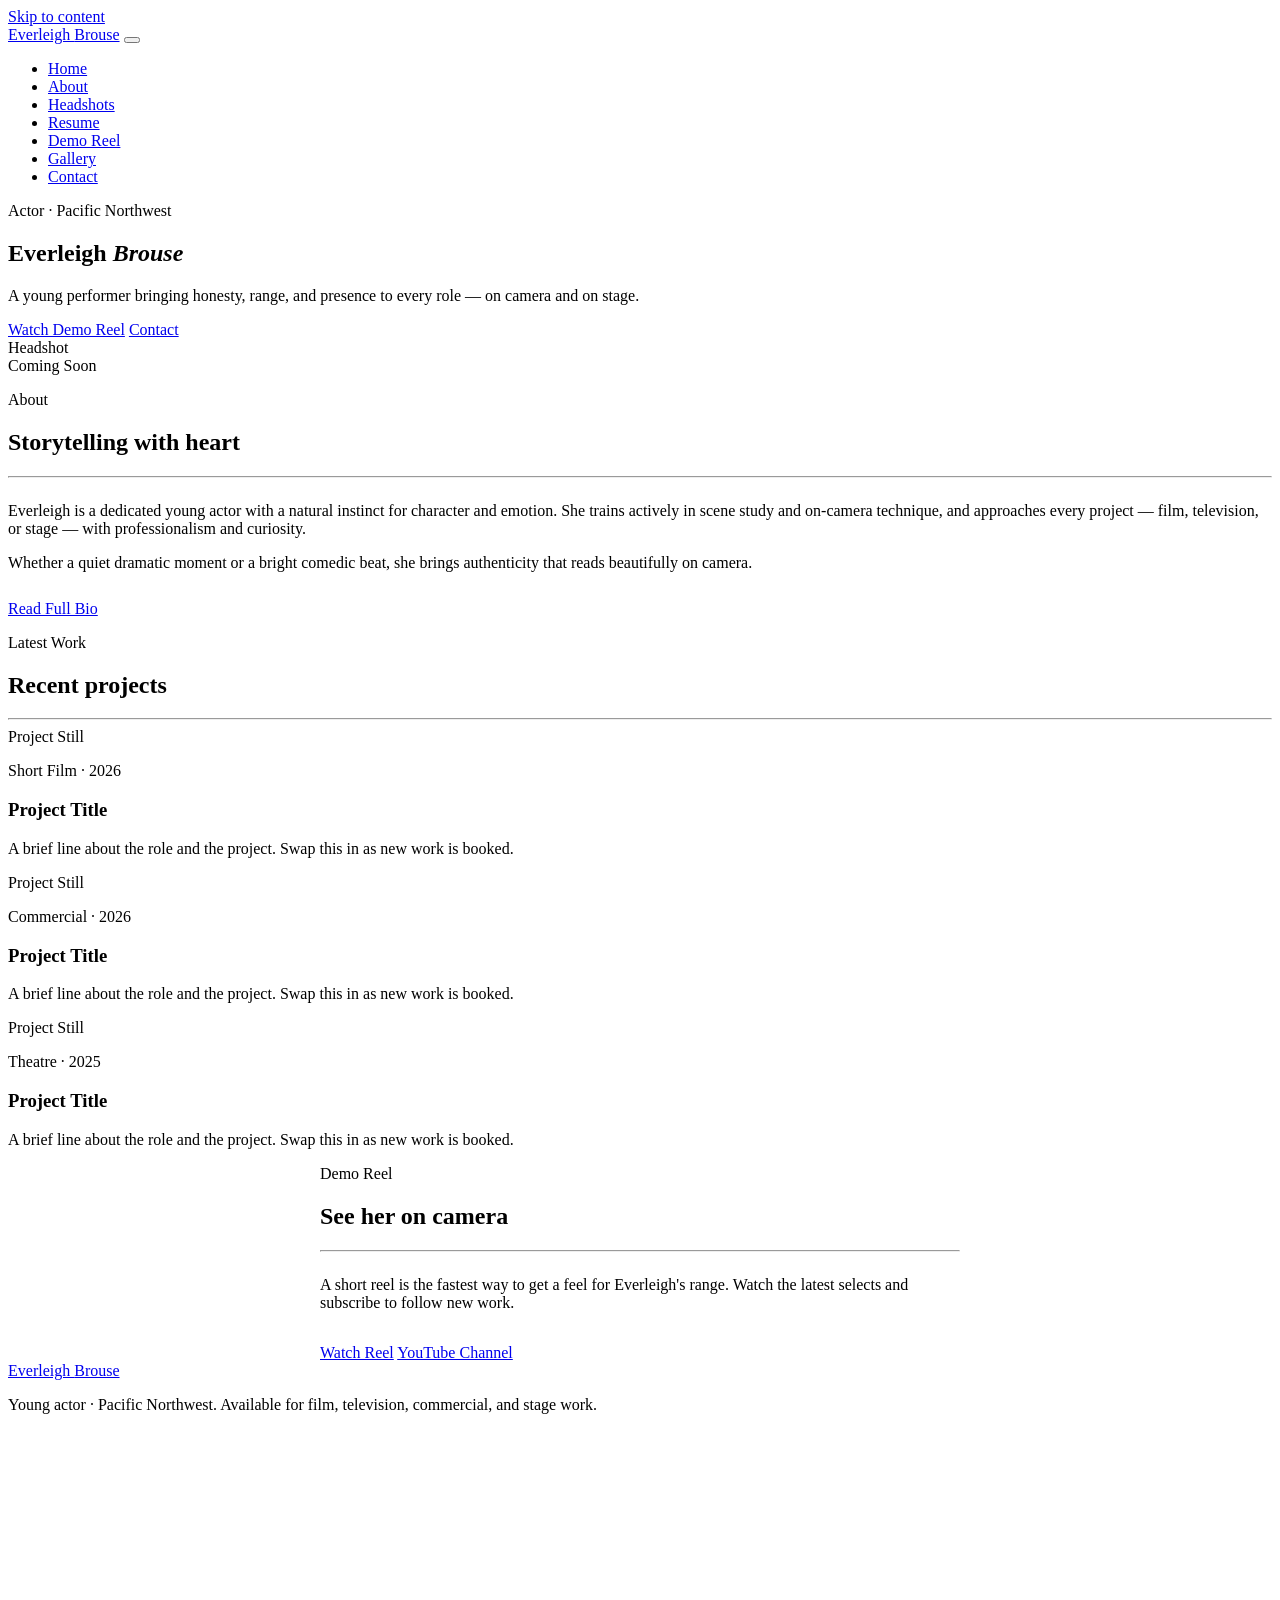
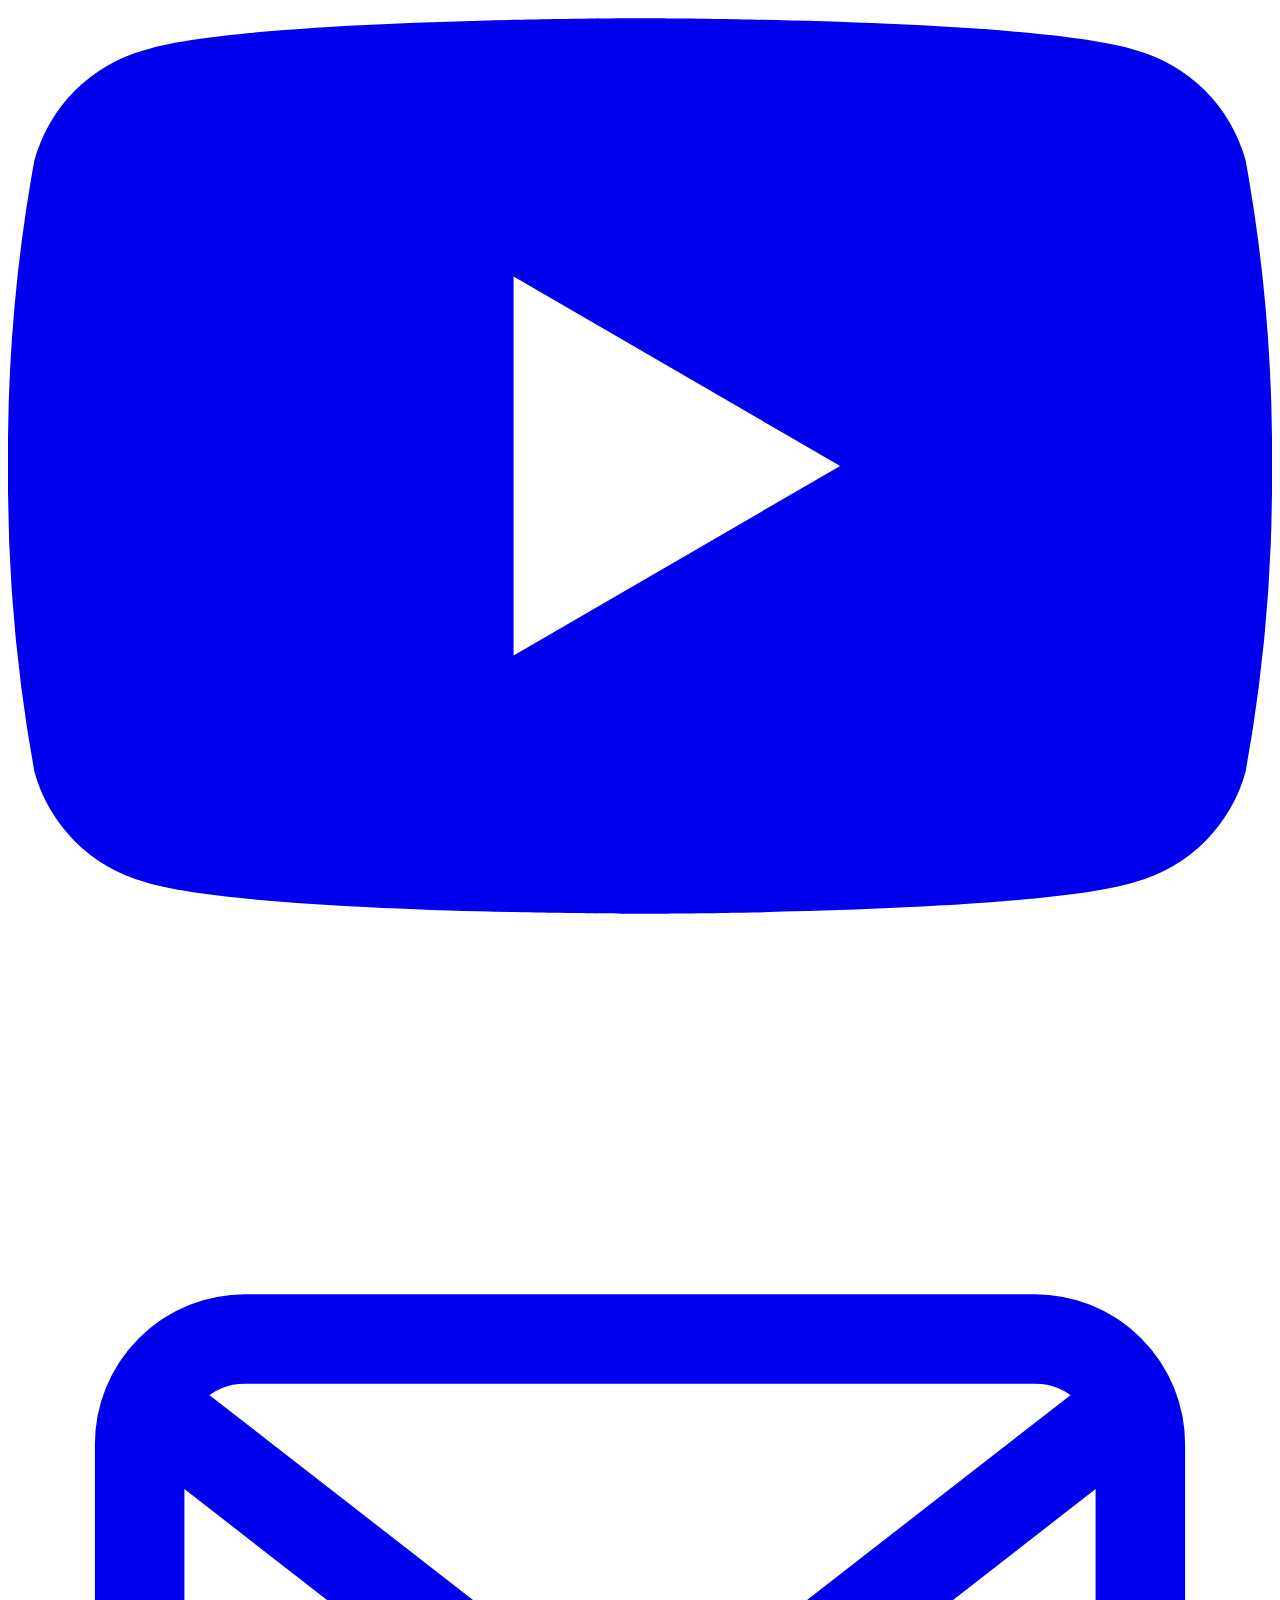
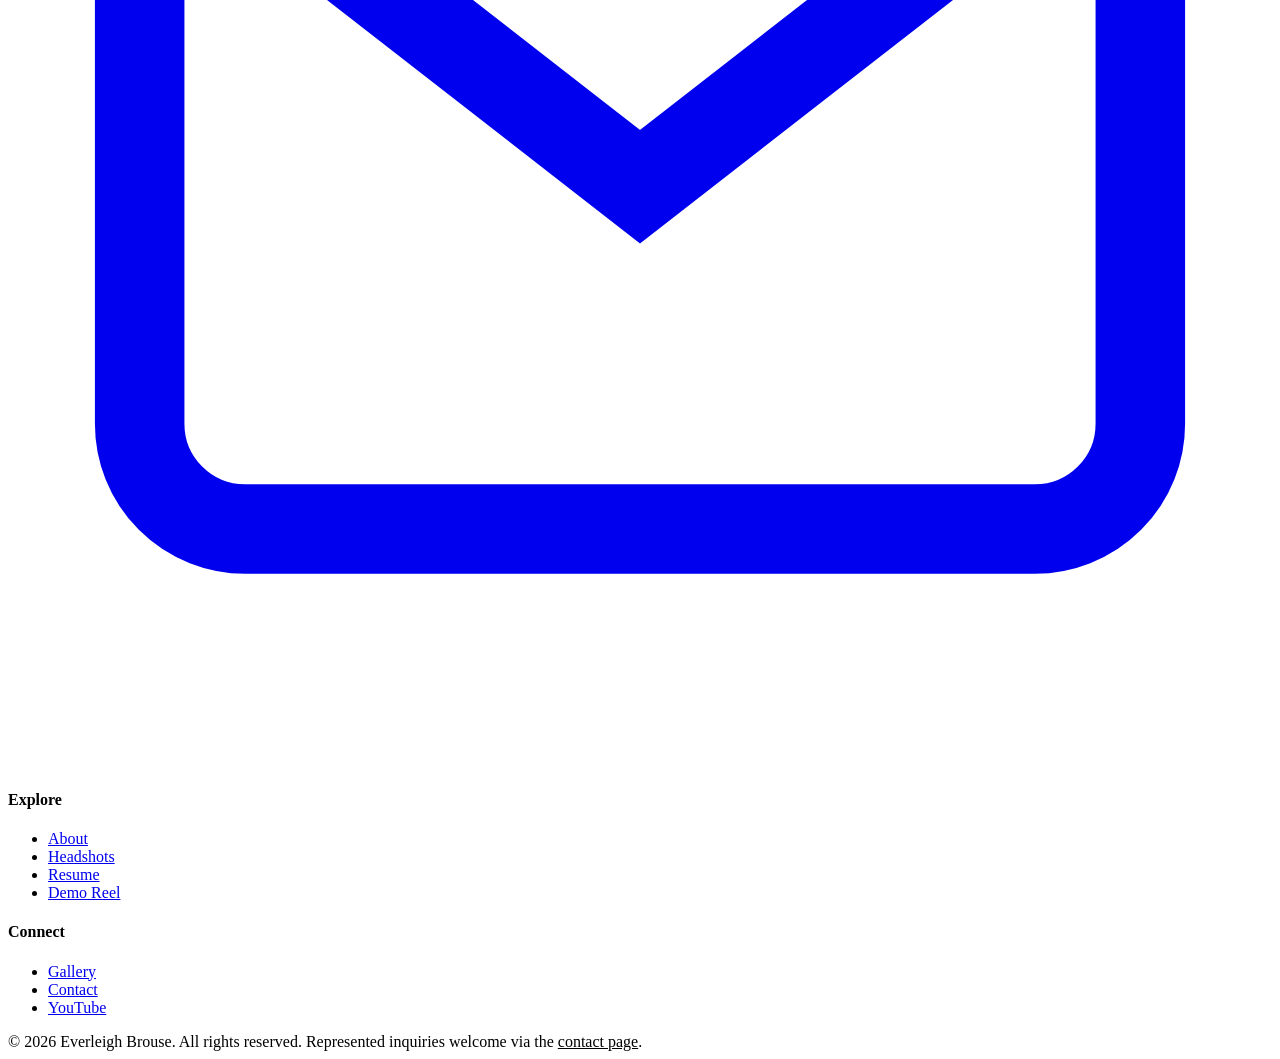
==== index.html @ 66cddec0 "Add files via upload" ====
<!DOCTYPE html>
<html lang="en">
<head>
  <meta charset="UTF-8">
  <meta name="viewport" content="width=device-width, initial-scale=1.0">
  <script>document.documentElement.className += " js";</script>
  <title>Everleigh Brouse — Actor</title>
  <meta name="description" content="Everleigh Brouse is a young actor based in the Pacific Northwest. Explore headshots, resume, demo reel, and latest work — a portfolio built for casting directors.">
  <meta name="author" content="Everleigh Brouse">
  <link rel="canonical" href="https://everleighbrouse.com/">

  <!-- Open Graph / social -->
  <meta property="og:type" content="website">
  <meta property="og:site_name" content="Everleigh Brouse">
  <meta property="og:title" content="Everleigh Brouse — Actor">
  <meta property="og:description" content="Headshots, resume, demo reel and latest work. A professional acting portfolio.">
  <meta property="og:url" content="https://everleighbrouse.com/">
  <meta property="og:image" content="https://everleighbrouse.com/images/og-image.jpg">
  <meta name="twitter:card" content="summary_large_image">

  <!-- Icons / manifest -->
  <link rel="icon" href="/favicon.svg" type="image/svg+xml">
  <link rel="apple-touch-icon" href="/images/apple-touch-icon.png">
  <link rel="manifest" href="/site.webmanifest">
  <meta name="theme-color" content="#0b0b0d">

  <!-- Fonts -->
  <link rel="preconnect" href="https://fonts.googleapis.com">
  <link rel="preconnect" href="https://fonts.gstatic.com" crossorigin>
  <link href="https://fonts.googleapis.com/css2?family=Cormorant+Garamond:ital,wght@0,400;0,500;0,600;1,500&family=Inter:wght@400;500;600&display=swap" rel="stylesheet">

  <link rel="stylesheet" href="/css/styles.css">

  <!-- Structured data: helps search engines & casting databases understand who this is -->
  <script type="application/ld+json">
  {
    "@context": "https://schema.org",
    "@type": "Person",
    "name": "Everleigh Brouse",
    "jobTitle": "Actor",
    "url": "https://everleighbrouse.com/",
    "sameAs": [
      "https://www.youtube.com/@EverleighBrouseActing"
    ]
  }
  </script>
</head>
<body>
  <a class="skip-link" href="#main">Skip to content</a>

  <!-- ===== Header ===== -->
  <header class="site-header">
    <div class="container">
      <nav class="nav" aria-label="Primary">
        <a class="brand" href="/">Everleigh <span>Brouse</span></a>

        <button class="nav-toggle" aria-expanded="false" aria-controls="nav-links" aria-label="Toggle menu">
          <span></span><span></span><span></span>
        </button>

        <ul class="nav-links" id="nav-links">
          <li><a href="/" aria-current="page">Home</a></li>
          <li><a href="/about.html">About</a></li>
          <li><a href="/headshots.html">Headshots</a></li>
          <li><a href="/resume.html">Resume</a></li>
          <li><a href="/reel.html">Demo Reel</a></li>
          <li><a href="/gallery.html">Gallery</a></li>
          <li><a href="/contact.html">Contact</a></li>
        </ul>
      </nav>
    </div>
  </header>

  <main id="main">

    <!-- ===== Hero ===== -->
    <section class="hero">
      <div class="hero__bg"></div>
      <div class="hero__overlay"></div>
      <div class="container">
        <div class="hero__inner">
          <p class="eyebrow">Actor · Pacific Northwest</p>
          <h1>Everleigh <em>Brouse</em></h1>
          <p class="lead">A young performer bringing honesty, range, and presence to every role — on camera and on stage.</p>
          <div class="btn-row">
            <a class="btn btn--solid" href="/reel.html">Watch Demo Reel</a>
            <a class="btn" href="/contact.html">Contact</a>
          </div>
        </div>
      </div>
    </section>

    <!-- ===== About strip (headshot + short bio) ===== -->
    <section class="section">
      <div class="container">
        <div class="about-strip reveal">
          <div class="about-strip__media">
            <div class="ph ph--portrait" role="img" aria-label="Professional headshot of Everleigh Brouse (coming soon)">
              <span>Headshot<br>Coming Soon</span>
            </div>
          </div>
          <div class="about-strip__body">
            <p class="eyebrow">About</p>
            <h2>Storytelling with heart</h2>
            <hr class="divider">
            <p style="margin-top:1.5rem;">Everleigh is a dedicated young actor with a natural instinct for character and emotion. She trains actively in scene study and on-camera technique, and approaches every project — film, television, or stage — with professionalism and curiosity.</p>
            <p style="margin-top:1rem;">Whether a quiet dramatic moment or a bright comedic beat, she brings authenticity that reads beautifully on camera.</p>
            <div class="btn-row" style="margin-top:1.75rem;">
              <a class="btn btn--ghost" href="/about.html">Read Full Bio</a>
            </div>
          </div>
        </div>
      </div>
    </section>

    <!-- ===== Latest work ===== -->
    <section class="section" style="background:var(--bg-elevated); border-block:1px solid var(--border);">
      <div class="container">
        <div class="section-head reveal">
          <p class="eyebrow">Latest Work</p>
          <h2>Recent projects</h2>
          <hr class="divider">
        </div>

        <div class="grid work-grid">
          <article class="card reveal">
            <div class="ph ph--wide" role="img" aria-label="Project still (coming soon)"><span>Project Still</span></div>
            <div class="card__body">
              <p class="card__meta">Short Film · 2026</p>
              <h3>Project Title</h3>
              <p>A brief line about the role and the project. Swap this in as new work is booked.</p>
            </div>
          </article>

          <article class="card reveal">
            <div class="ph ph--wide" role="img" aria-label="Project still (coming soon)"><span>Project Still</span></div>
            <div class="card__body">
              <p class="card__meta">Commercial · 2026</p>
              <h3>Project Title</h3>
              <p>A brief line about the role and the project. Swap this in as new work is booked.</p>
            </div>
          </article>

          <article class="card reveal">
            <div class="ph ph--wide" role="img" aria-label="Project still (coming soon)"><span>Project Still</span></div>
            <div class="card__body">
              <p class="card__meta">Theatre · 2025</p>
              <h3>Project Title</h3>
              <p>A brief line about the role and the project. Swap this in as new work is booked.</p>
            </div>
          </article>
        </div>
      </div>
    </section>

    <!-- ===== Reel / CTA band ===== -->
    <section class="section">
      <div class="container">
        <div class="text-center reveal" style="max-width:640px;margin-inline:auto;">
          <p class="eyebrow">Demo Reel</p>
          <h2>See her on camera</h2>
          <hr class="divider center">
          <p style="margin:1.5rem auto 2rem;">A short reel is the fastest way to get a feel for Everleigh's range. Watch the latest selects and subscribe to follow new work.</p>
          <div class="btn-row" style="justify-content:center;">
            <a class="btn btn--solid" href="/reel.html">Watch Reel</a>
            <a class="btn" href="https://www.youtube.com/@EverleighBrouseActing" target="_blank" rel="noopener">YouTube Channel</a>
          </div>
        </div>
      </div>
    </section>

  </main>

  <!-- ===== Footer ===== -->
  <footer class="site-footer">
    <div class="container">
      <div class="footer-inner">
        <div class="footer-brand">
          <a class="brand" href="/">Everleigh <span>Brouse</span></a>
          <p>Young actor · Pacific Northwest. Available for film, television, commercial, and stage work.</p>
          <div class="socials" style="margin-top:1.25rem;" aria-label="Social links">
            <a href="https://www.youtube.com/@EverleighBrouseActing" target="_blank" rel="noopener" aria-label="YouTube">
              <svg viewBox="0 0 24 24" fill="currentColor" aria-hidden="true"><path d="M23.5 6.2a3 3 0 0 0-2.1-2.1C19.5 3.5 12 3.5 12 3.5s-7.5 0-9.4.6A3 3 0 0 0 .5 6.2 31 31 0 0 0 0 12a31 31 0 0 0 .5 5.8 3 3 0 0 0 2.1 2.1c1.9.6 9.4.6 9.4.6s7.5 0 9.4-.6a3 3 0 0 0 2.1-2.1A31 31 0 0 0 24 12a31 31 0 0 0-.5-5.8ZM9.6 15.6V8.4l6.2 3.6-6.2 3.6Z"/></svg>
            </a>
            <a href="/contact.html" aria-label="Email / Contact">
              <svg viewBox="0 0 24 24" fill="none" stroke="currentColor" stroke-width="1.7" aria-hidden="true"><rect x="2.5" y="4.5" width="19" height="15" rx="2"/><path d="m3 6 9 7 9-7"/></svg>
            </a>
            <!-- To add Instagram/TikTok later, copy an <a> above and swap the href + icon path. -->
          </div>
        </div>

        <nav class="footer-nav" aria-label="Footer">
          <h4>Explore</h4>
          <ul>
            <li><a href="/about.html">About</a></li>
            <li><a href="/headshots.html">Headshots</a></li>
            <li><a href="/resume.html">Resume</a></li>
            <li><a href="/reel.html">Demo Reel</a></li>
          </ul>
        </nav>

        <nav class="footer-nav" aria-label="Footer secondary">
          <h4>Connect</h4>
          <ul>
            <li><a href="/gallery.html">Gallery</a></li>
            <li><a href="/contact.html">Contact</a></li>
            <li><a href="https://www.youtube.com/@EverleighBrouseActing" target="_blank" rel="noopener">YouTube</a></li>
          </ul>
        </nav>
      </div>

      <div class="footer-bottom">
        <span>© <span data-year>2026</span> Everleigh Brouse. All rights reserved.</span>
        <span>Represented inquiries welcome via the <a href="/contact.html" style="color:var(--gold);">contact page</a>.</span>
      </div>
    </div>
  </footer>

  <script src="/js/main.js" defer></script>
</body>
</html>
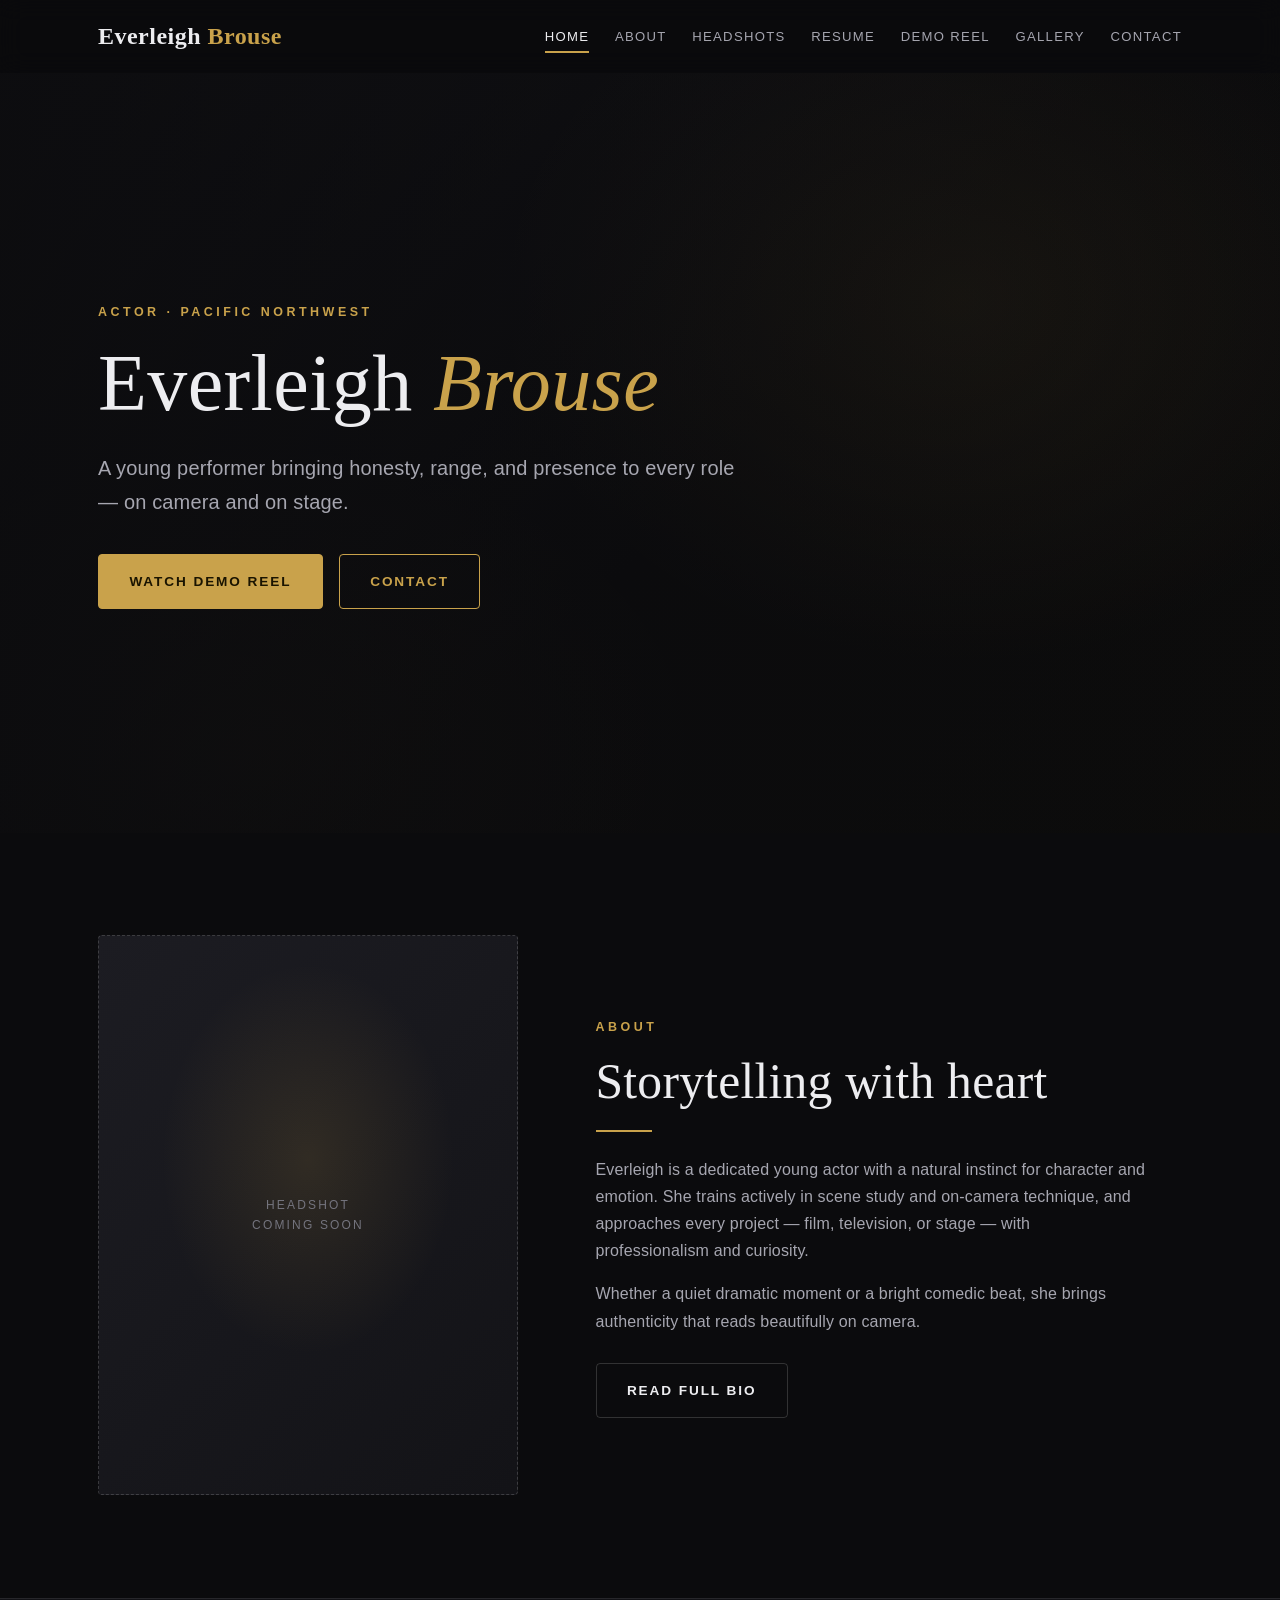
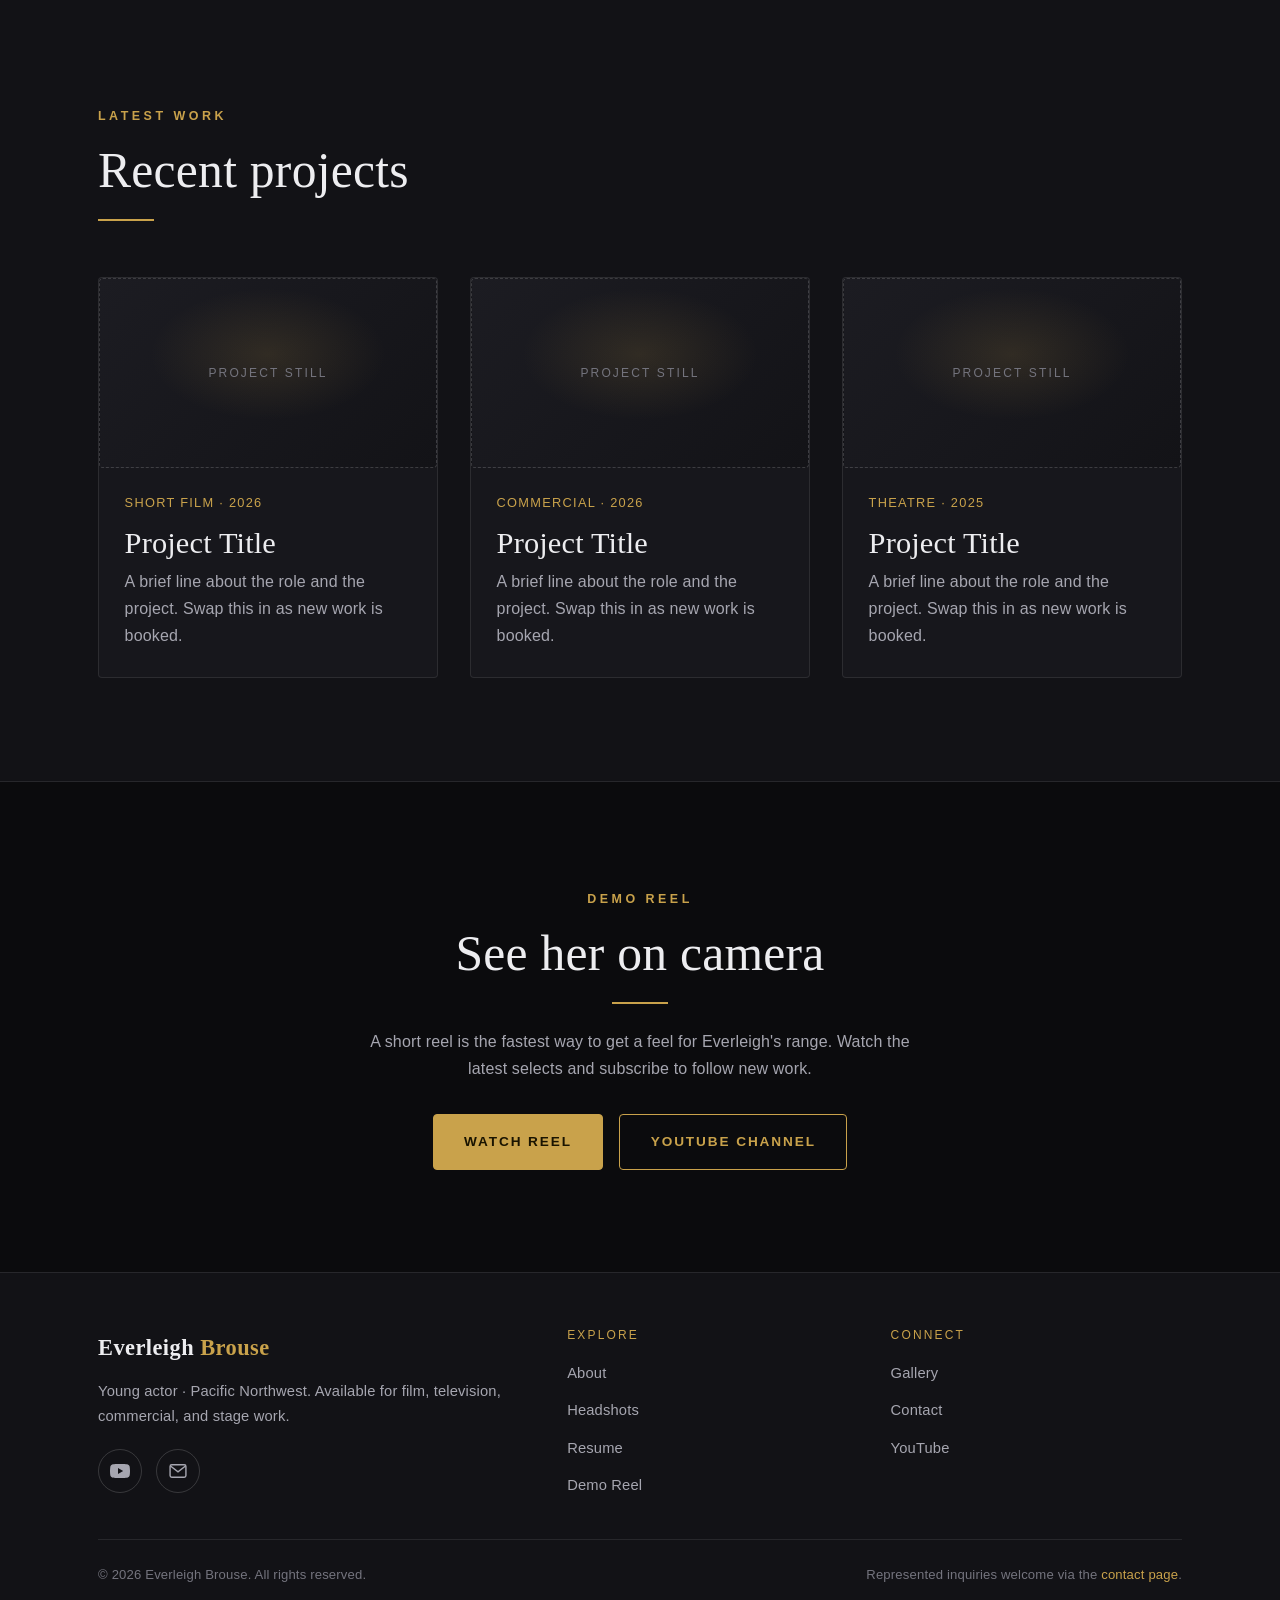
==== commit ee5f2b06: "Add files via upload" ====
--- a/index.html
+++ b/index.html
@@ -15,12 +15,12 @@
   <meta property="og:title" content="Everleigh Brouse — Actor">
   <meta property="og:description" content="Headshots, resume, demo reel and latest work. A professional acting portfolio.">
   <meta property="og:url" content="https://everleighbrouse.com/">
-  <meta property="og:image" content="https://everleighbrouse.com/images/og-image.jpg">
+  <meta property="og:image" content="https://everleighbrouse.com/og-image.jpg">
   <meta name="twitter:card" content="summary_large_image">
 
   <!-- Icons / manifest -->
   <link rel="icon" href="/favicon.svg" type="image/svg+xml">
-  <link rel="apple-touch-icon" href="/images/apple-touch-icon.png">
+  <link rel="apple-touch-icon" href="/apple-touch-icon.png">
   <link rel="manifest" href="/site.webmanifest">
   <meta name="theme-color" content="#0b0b0d">
 
@@ -29,7 +29,7 @@
   <link rel="preconnect" href="https://fonts.gstatic.com" crossorigin>
   <link href="https://fonts.googleapis.com/css2?family=Cormorant+Garamond:ital,wght@0,400;0,500;0,600;1,500&family=Inter:wght@400;500;600&display=swap" rel="stylesheet">
 
-  <link rel="stylesheet" href="/css/styles.css">
+  <link rel="stylesheet" href="/styles.css">
 
   <!-- Structured data: helps search engines & casting databases understand who this is -->
   <script type="application/ld+json">
@@ -216,6 +216,6 @@
     </div>
   </footer>
 
-  <script src="/js/main.js" defer></script>
+  <script src="/main.js" defer></script>
 </body>
 </html>
--- a/styles.css
+++ b/styles.css
@@ -0,0 +1,528 @@
+/* ============================================================
+   Everleigh Brouse — Acting Portfolio
+   Design system / global stylesheet
+   Dark cinematic theme · gold accents · mobile-first
+   ============================================================ */
+
+/* ---------- Design tokens ---------- */
+:root {
+  /* Colour */
+  --bg:            #0b0b0d;   /* near-black canvas            */
+  --bg-elevated:   #121216;   /* nav / raised surfaces        */
+  --bg-card:       #17171c;   /* cards, panels                */
+  --border:        rgba(255, 255, 255, 0.09);
+  --border-strong: rgba(255, 255, 255, 0.16);
+
+  --text:          #ededf0;   /* primary text (off-white)     */
+  --text-muted:    #a6a6b0;   /* secondary text               */
+  --text-faint:    #74747e;   /* captions, meta               */
+
+  --gold:          #c9a24b;   /* primary gold accent          */
+  --gold-bright:   #e6c988;   /* hover / highlight            */
+  --gold-soft:     rgba(201, 162, 75, 0.14);
+
+  /* Typography */
+  --font-display: "Cormorant Garamond", Georgia, "Times New Roman", serif;
+  --font-body:    "Inter", -apple-system, BlinkMacSystemFont, "Segoe UI", Roboto, Helvetica, Arial, sans-serif;
+
+  /* Layout */
+  --container: 1180px;
+  --gap:       clamp(1rem, 2.5vw, 2rem);
+  --section-y: clamp(3.5rem, 8vw, 7rem);
+  --radius:    4px;
+
+  /* Motion */
+  --ease:      cubic-bezier(0.22, 0.61, 0.36, 1);
+  --dur:       0.5s;
+}
+
+/* ---------- Reset ---------- */
+*, *::before, *::after { box-sizing: border-box; margin: 0; padding: 0; }
+
+html { scroll-behavior: smooth; -webkit-text-size-adjust: 100%; }
+
+body {
+  font-family: var(--font-body);
+  background: var(--bg);
+  color: var(--text);
+  line-height: 1.7;
+  font-size: 1rem;
+  font-weight: 400;
+  letter-spacing: 0.01em;
+  -webkit-font-smoothing: antialiased;
+  -moz-osx-font-smoothing: grayscale;
+  overflow-x: hidden;
+  min-height: 100vh;
+  display: flex;
+  flex-direction: column;
+}
+
+img { max-width: 100%; height: auto; display: block; }
+a   { color: inherit; text-decoration: none; }
+ul  { list-style: none; }
+
+/* ---------- Accessibility helpers ---------- */
+.skip-link {
+  position: absolute;
+  left: 1rem;
+  top: -3rem;
+  z-index: 999;
+  background: var(--gold);
+  color: #1a1400;
+  padding: 0.6rem 1rem;
+  border-radius: var(--radius);
+  font-weight: 600;
+  transition: top 0.2s var(--ease);
+}
+.skip-link:focus { top: 1rem; }
+
+:focus-visible {
+  outline: 2px solid var(--gold-bright);
+  outline-offset: 3px;
+  border-radius: 2px;
+}
+
+.visually-hidden {
+  position: absolute !important;
+  width: 1px; height: 1px;
+  padding: 0; margin: -1px;
+  overflow: hidden; clip: rect(0 0 0 0);
+  white-space: nowrap; border: 0;
+}
+
+/* ---------- Typography ---------- */
+h1, h2, h3, h4 {
+  font-family: var(--font-display);
+  font-weight: 500;
+  line-height: 1.12;
+  letter-spacing: 0.005em;
+  color: var(--text);
+}
+
+h1 { font-size: clamp(2.6rem, 7vw, 5rem); font-weight: 500; }
+h2 { font-size: clamp(2rem, 4.5vw, 3.1rem); }
+h3 { font-size: clamp(1.4rem, 3vw, 1.9rem); }
+
+p { color: var(--text-muted); max-width: 62ch; }
+
+.eyebrow {
+  font-family: var(--font-body);
+  font-size: 0.78rem;
+  font-weight: 600;
+  letter-spacing: 0.28em;
+  text-transform: uppercase;
+  color: var(--gold);
+  display: inline-block;
+  margin-bottom: 1rem;
+}
+
+.lead { font-size: clamp(1.05rem, 2vw, 1.25rem); color: var(--text); }
+
+/* ---------- Layout ---------- */
+.container {
+  width: 100%;
+  max-width: var(--container);
+  margin-inline: auto;
+  padding-inline: clamp(1.25rem, 5vw, 3rem);
+}
+
+.section { padding-block: var(--section-y); }
+
+.section-head { max-width: 60ch; margin-bottom: clamp(2rem, 5vw, 3.5rem); }
+
+.divider {
+  width: 56px;
+  height: 2px;
+  background: var(--gold);
+  margin: 1.25rem 0 0;
+  border: 0;
+}
+.divider.center { margin-inline: auto; }
+
+.text-center { text-align: center; }
+
+main { flex: 1 0 auto; }
+
+/* ---------- Buttons ---------- */
+.btn {
+  display: inline-flex;
+  align-items: center;
+  gap: 0.6rem;
+  font-family: var(--font-body);
+  font-size: 0.85rem;
+  font-weight: 600;
+  letter-spacing: 0.14em;
+  text-transform: uppercase;
+  padding: 0.95rem 1.9rem;
+  border-radius: var(--radius);
+  border: 1px solid var(--gold);
+  cursor: pointer;
+  transition: background var(--dur) var(--ease), color var(--dur) var(--ease),
+              border-color var(--dur) var(--ease), transform 0.2s var(--ease);
+  background: transparent;
+  color: var(--gold);
+  white-space: nowrap;
+}
+.btn:hover { background: var(--gold); color: #1a1400; }
+.btn:active { transform: translateY(1px); }
+
+.btn--solid { background: var(--gold); color: #1a1400; }
+.btn--solid:hover { background: var(--gold-bright); border-color: var(--gold-bright); }
+
+.btn--ghost { border-color: var(--border-strong); color: var(--text); }
+.btn--ghost:hover { background: rgba(255,255,255,0.06); color: var(--text); border-color: var(--text-muted); }
+
+.btn-row { display: flex; flex-wrap: wrap; gap: 1rem; }
+
+/* ---------- Header / navigation ---------- */
+.site-header {
+  position: sticky;
+  top: 0;
+  z-index: 100;
+  background: rgba(11, 11, 13, 0.72);
+  backdrop-filter: blur(12px);
+  -webkit-backdrop-filter: blur(12px);
+  border-bottom: 1px solid transparent;
+  transition: background 0.3s var(--ease), border-color 0.3s var(--ease);
+}
+.site-header.scrolled {
+  background: rgba(11, 11, 13, 0.94);
+  border-bottom-color: var(--border);
+}
+
+.nav {
+  display: flex;
+  align-items: center;
+  justify-content: space-between;
+  height: 72px;
+}
+
+.brand {
+  font-family: var(--font-display);
+  font-size: 1.5rem;
+  font-weight: 600;
+  letter-spacing: 0.02em;
+  color: var(--text);
+}
+.brand span { color: var(--gold); }
+
+.nav-links {
+  display: flex;
+  align-items: center;
+  gap: clamp(1.1rem, 2vw, 2.1rem);
+}
+.nav-links a {
+  font-size: 0.82rem;
+  font-weight: 500;
+  letter-spacing: 0.1em;
+  text-transform: uppercase;
+  color: var(--text-muted);
+  padding: 0.4rem 0;
+  position: relative;
+  transition: color 0.3s var(--ease);
+}
+.nav-links a:hover,
+.nav-links a[aria-current="page"] { color: var(--text); }
+.nav-links a[aria-current="page"]::after {
+  content: "";
+  position: absolute;
+  left: 0; right: 0; bottom: -2px;
+  height: 1.5px;
+  background: var(--gold);
+}
+
+/* Mobile toggle */
+.nav-toggle {
+  display: none;
+  flex-direction: column;
+  justify-content: center;
+  gap: 5px;
+  width: 44px; height: 44px;
+  background: none;
+  border: 0;
+  cursor: pointer;
+}
+.nav-toggle span {
+  display: block;
+  width: 24px; height: 2px;
+  background: var(--text);
+  transition: transform 0.3s var(--ease), opacity 0.3s var(--ease);
+  margin-inline: auto;
+}
+.nav-toggle[aria-expanded="true"] span:nth-child(1) { transform: translateY(7px) rotate(45deg); }
+.nav-toggle[aria-expanded="true"] span:nth-child(2) { opacity: 0; }
+.nav-toggle[aria-expanded="true"] span:nth-child(3) { transform: translateY(-7px) rotate(-45deg); }
+
+/* ---------- Hero ---------- */
+.hero {
+  position: relative;
+  min-height: min(88vh, 760px);
+  display: flex;
+  align-items: center;
+  isolation: isolate;
+  overflow: hidden;
+}
+.hero__bg {
+  position: absolute;
+  inset: 0;
+  z-index: -2;
+  background: linear-gradient(135deg, #16161c 0%, #0b0b0d 55%, #0d0c0a 100%);
+}
+/* Placeholder cinematic texture until a real hero image is added */
+.hero__bg::after {
+  content: "";
+  position: absolute;
+  inset: 0;
+  background:
+    radial-gradient(60% 80% at 75% 30%, rgba(201,162,75,0.10), transparent 60%),
+    radial-gradient(50% 60% at 20% 90%, rgba(201,162,75,0.05), transparent 70%);
+}
+.hero__overlay {
+  position: absolute;
+  inset: 0;
+  z-index: -1;
+  background: linear-gradient(90deg, rgba(11,11,13,0.85) 0%, rgba(11,11,13,0.55) 50%, rgba(11,11,13,0.30) 100%);
+}
+.hero__inner { max-width: 640px; padding-block: 4rem; }
+.hero h1 { margin-bottom: 1.4rem; }
+.hero h1 em { font-style: italic; color: var(--gold); }
+.hero .lead { margin-bottom: 2.2rem; color: var(--text-muted); }
+
+/* ---------- Generic grids ---------- */
+.grid {
+  display: grid;
+  gap: var(--gap);
+}
+.grid--2 { grid-template-columns: 1fr; }
+.grid--3 { grid-template-columns: 1fr; }
+.grid--gallery { grid-template-columns: repeat(2, 1fr); }
+
+/* ---------- Cards ---------- */
+.card {
+  background: var(--bg-card);
+  border: 1px solid var(--border);
+  border-radius: var(--radius);
+  overflow: hidden;
+  transition: border-color 0.4s var(--ease), transform 0.4s var(--ease);
+}
+.card:hover { border-color: var(--border-strong); }
+.card__body { padding: 1.5rem 1.6rem 1.75rem; }
+.card__body h3 { margin-bottom: 0.5rem; }
+.card__meta { font-size: 0.8rem; letter-spacing: 0.1em; text-transform: uppercase; color: var(--gold); margin-bottom: 0.75rem; }
+
+/* ---------- Media placeholder ---------- */
+.ph {
+  position: relative;
+  display: flex;
+  align-items: center;
+  justify-content: center;
+  background:
+    linear-gradient(135deg, #1c1c22 0%, #131317 100%);
+  color: var(--text-faint);
+  font-size: 0.75rem;
+  letter-spacing: 0.18em;
+  text-transform: uppercase;
+  border: 1px dashed var(--border-strong);
+  border-radius: var(--radius);
+  overflow: hidden;
+  aspect-ratio: 4 / 5;
+}
+.ph::before {
+  content: "";
+  position: absolute; inset: 0;
+  background: radial-gradient(50% 50% at 50% 40%, var(--gold-soft), transparent 70%);
+}
+.ph span { position: relative; z-index: 1; text-align: center; padding: 1rem; }
+.ph--wide { aspect-ratio: 16 / 9; }
+.ph--square { aspect-ratio: 1 / 1; }
+.ph--portrait { aspect-ratio: 3 / 4; }
+
+/* ---------- Home: about strip ---------- */
+.about-strip { display: grid; grid-template-columns: 1fr; gap: clamp(2rem, 5vw, 4rem); align-items: center; }
+.about-strip__media .ph { aspect-ratio: 3 / 4; max-width: 420px; }
+.about-strip__body h2 { margin-bottom: 1.25rem; }
+
+/* ---------- Latest work ---------- */
+.work-grid { grid-template-columns: 1fr; gap: var(--gap); }
+
+/* ---------- Video / reel ---------- */
+.video-frame {
+  position: relative;
+  aspect-ratio: 16 / 9;
+  border: 1px solid var(--border);
+  border-radius: var(--radius);
+  overflow: hidden;
+  background: #000;
+}
+.video-frame iframe { position: absolute; inset: 0; width: 100%; height: 100%; border: 0; }
+
+/* ---------- Resume ---------- */
+.resume-section + .resume-section { margin-top: clamp(2.25rem, 5vw, 3.25rem); }
+.resume-section h3 {
+  color: var(--gold);
+  font-family: var(--font-body);
+  font-size: 0.85rem;
+  font-weight: 600;
+  letter-spacing: 0.2em;
+  text-transform: uppercase;
+  padding-bottom: 0.75rem;
+  border-bottom: 1px solid var(--border);
+  margin-bottom: 1.4rem;
+}
+.resume-table { width: 100%; border-collapse: collapse; }
+.resume-table tr { border-bottom: 1px solid var(--border); }
+.resume-table td { padding: 0.85rem 0; vertical-align: top; color: var(--text-muted); }
+.resume-table td:first-child { color: var(--text); font-weight: 500; width: 40%; padding-right: 1rem; }
+.resume-table td:last-child { text-align: right; color: var(--text-faint); font-size: 0.9rem; white-space: nowrap; }
+.skills-list { display: flex; flex-wrap: wrap; gap: 0.6rem; }
+.skills-list li {
+  border: 1px solid var(--border-strong);
+  border-radius: 40px;
+  padding: 0.4rem 1rem;
+  font-size: 0.85rem;
+  color: var(--text-muted);
+}
+
+/* ---------- Contact ---------- */
+.contact-grid { display: grid; grid-template-columns: 1fr; gap: clamp(2rem, 5vw, 3.5rem); }
+.field { margin-bottom: 1.25rem; }
+.field label {
+  display: block;
+  font-size: 0.78rem;
+  letter-spacing: 0.14em;
+  text-transform: uppercase;
+  color: var(--text-muted);
+  margin-bottom: 0.5rem;
+}
+.field input, .field textarea {
+  width: 100%;
+  background: var(--bg-elevated);
+  border: 1px solid var(--border-strong);
+  border-radius: var(--radius);
+  color: var(--text);
+  font-family: inherit;
+  font-size: 1rem;
+  padding: 0.85rem 1rem;
+  transition: border-color 0.3s var(--ease);
+}
+.field input:focus, .field textarea:focus { outline: none; border-color: var(--gold); }
+.field textarea { resize: vertical; min-height: 150px; }
+
+.contact-detail { margin-bottom: 1.6rem; }
+.contact-detail .label { font-size: 0.75rem; letter-spacing: 0.18em; text-transform: uppercase; color: var(--gold); display: block; margin-bottom: 0.3rem; }
+.contact-detail a, .contact-detail p { color: var(--text); font-size: 1.05rem; }
+
+/* ---------- Social links ---------- */
+.socials { display: flex; gap: 0.9rem; flex-wrap: wrap; }
+.socials a {
+  display: inline-flex;
+  align-items: center;
+  justify-content: center;
+  width: 44px; height: 44px;
+  border: 1px solid var(--border-strong);
+  border-radius: 50%;
+  color: var(--text-muted);
+  transition: color 0.3s var(--ease), border-color 0.3s var(--ease), background 0.3s var(--ease);
+}
+.socials a:hover { color: var(--gold); border-color: var(--gold); background: var(--gold-soft); }
+.socials svg { width: 20px; height: 20px; }
+
+/* ---------- Footer ---------- */
+.site-footer {
+  border-top: 1px solid var(--border);
+  background: var(--bg-elevated);
+  padding-block: clamp(2.5rem, 5vw, 3.5rem);
+  flex-shrink: 0;
+}
+.footer-inner { display: grid; grid-template-columns: 1fr; gap: 2rem; }
+.footer-brand .brand { font-size: 1.4rem; margin-bottom: 0.75rem; display: inline-block; }
+.footer-brand p { font-size: 0.92rem; }
+.footer-nav h4 { font-family: var(--font-body); font-size: 0.75rem; letter-spacing: 0.18em; text-transform: uppercase; color: var(--gold); margin-bottom: 1rem; }
+.footer-nav ul { display: grid; gap: 0.65rem; }
+.footer-nav a { font-size: 0.92rem; color: var(--text-muted); transition: color 0.3s var(--ease); }
+.footer-nav a:hover { color: var(--text); }
+.footer-bottom {
+  margin-top: 2.5rem;
+  padding-top: 1.5rem;
+  border-top: 1px solid var(--border);
+  display: flex;
+  flex-wrap: wrap;
+  gap: 1rem;
+  justify-content: space-between;
+  align-items: center;
+  font-size: 0.82rem;
+  color: var(--text-faint);
+}
+
+/* ---------- Scroll reveal ----------
+   No-JS safe: content is visible by default. The hidden start state is only
+   applied when the <html> element has the .js class (added by main.js before
+   paint), so a failed/blocked script never hides content. */
+.js .reveal {
+  opacity: 0;
+  transform: translateY(24px);
+  transition: opacity 0.7s var(--ease), transform 0.7s var(--ease);
+  will-change: opacity, transform;
+}
+.js .reveal.is-visible { opacity: 1; transform: none; }
+
+/* ============================================================
+   Responsive — scale up from mobile
+   ============================================================ */
+@media (min-width: 640px) {
+  .grid--gallery { grid-template-columns: repeat(3, 1fr); }
+  .footer-inner { grid-template-columns: 1.5fr 1fr 1fr; }
+}
+
+@media (min-width: 860px) {
+  .grid--2 { grid-template-columns: repeat(2, 1fr); }
+  .grid--3 { grid-template-columns: repeat(3, 1fr); }
+  .work-grid { grid-template-columns: repeat(3, 1fr); }
+  .about-strip { grid-template-columns: 0.85fr 1.15fr; }
+  .about-strip.reverse { grid-template-columns: 1.15fr 0.85fr; }
+  .contact-grid { grid-template-columns: 1fr 1fr; }
+}
+
+/* Desktop nav vs mobile drawer */
+@media (max-width: 800px) {
+  .nav-toggle { display: flex; }
+  .nav-links {
+    position: fixed;
+    inset: 72px 0 auto 0;
+    flex-direction: column;
+    align-items: flex-start;
+    gap: 0;
+    background: var(--bg-elevated);
+    border-bottom: 1px solid var(--border);
+    padding: 0.5rem clamp(1.25rem, 5vw, 3rem) 1.5rem;
+    transform: translateY(-120%);
+    transition: transform 0.4s var(--ease);
+    max-height: calc(100vh - 72px);
+    overflow-y: auto;
+  }
+  .nav-links.open { transform: translateY(0); }
+  .nav-links a {
+    width: 100%;
+    padding: 1rem 0;
+    border-bottom: 1px solid var(--border);
+    font-size: 0.95rem;
+  }
+  .nav-links a[aria-current="page"]::after { display: none; }
+}
+
+/* ---------- Reduced motion ---------- */
+@media (prefers-reduced-motion: reduce) {
+  html { scroll-behavior: auto; }
+  *, *::before, *::after {
+    animation-duration: 0.001ms !important;
+    transition-duration: 0.001ms !important;
+  }
+  .reveal, .js .reveal { opacity: 1; transform: none; }
+}
+
+/* ---------- Print (resume) ---------- */
+@media print {
+  .site-header, .site-footer, .nav-toggle, .btn { display: none !important; }
+  body { background: #fff; color: #000; }
+  a { color: #000; }
+}
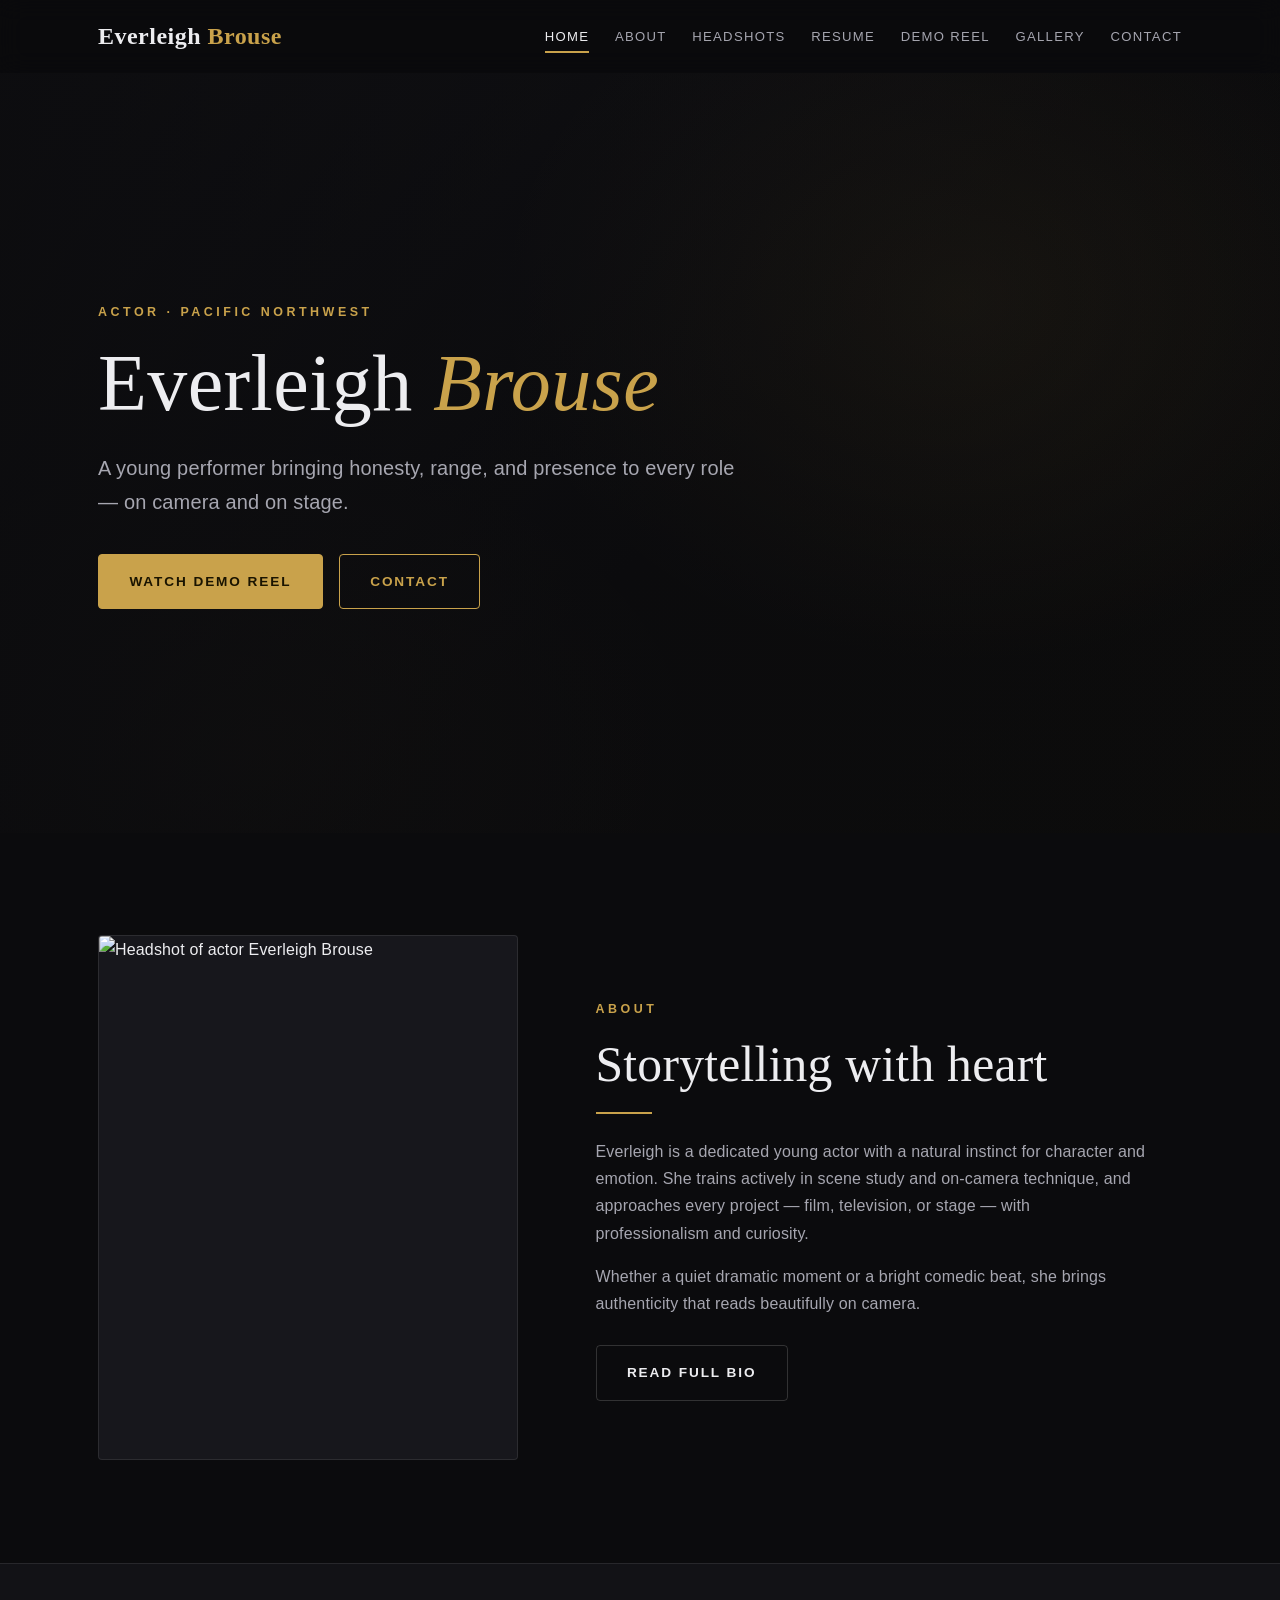
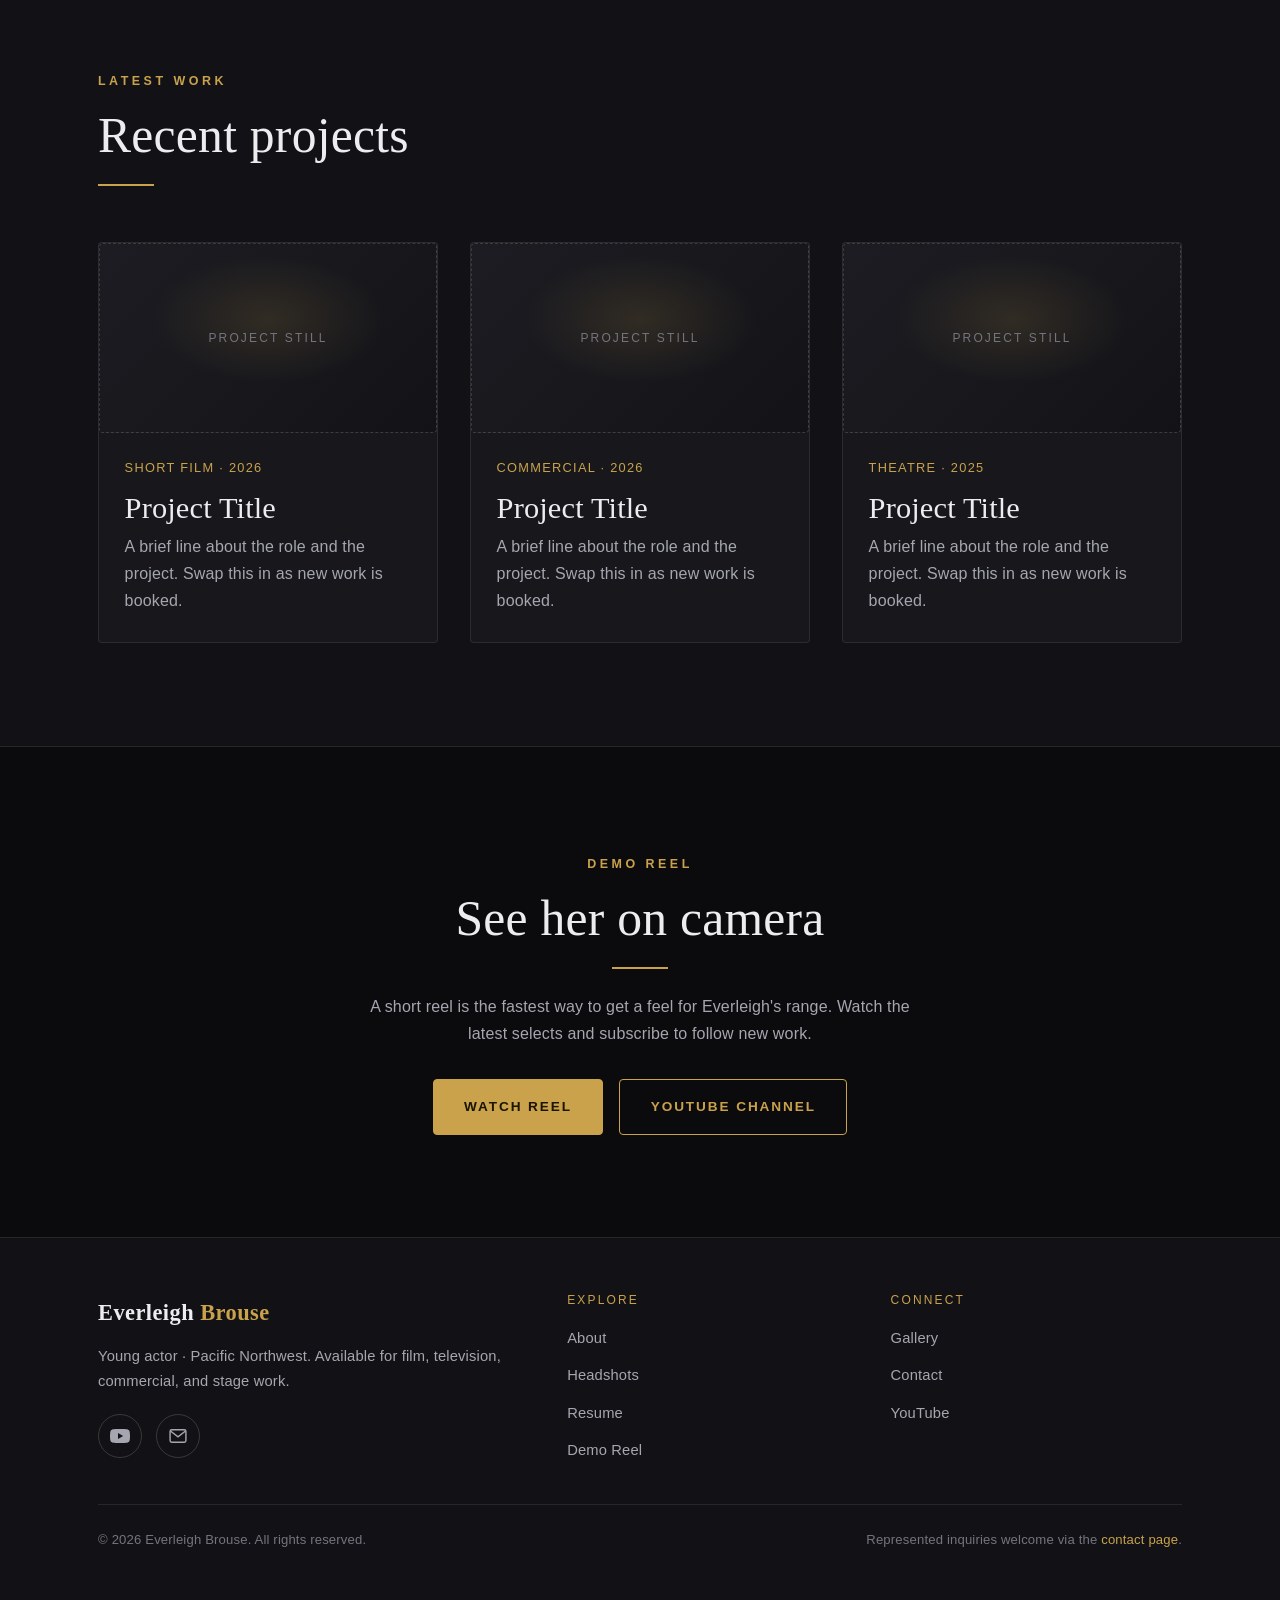
==== commit 8f69451e: "Add files via upload" ====
--- a/index.html
+++ b/index.html
@@ -95,9 +95,7 @@
       <div class="container">
         <div class="about-strip reveal">
           <div class="about-strip__media">
-            <div class="ph ph--portrait" role="img" aria-label="Professional headshot of Everleigh Brouse (coming soon)">
-              <span>Headshot<br>Coming Soon</span>
-            </div>
+            <img class="frame frame--portrait" src="/headshot-main.jpg" alt="Headshot of actor Everleigh Brouse" width="1200" height="1500" loading="eager" decoding="async">
           </div>
           <div class="about-strip__body">
             <p class="eyebrow">About</p>
--- a/styles.css
+++ b/styles.css
@@ -336,6 +336,20 @@
 .ph--wide { aspect-ratio: 16 / 9; }
 .ph--square { aspect-ratio: 1 / 1; }
 .ph--portrait { aspect-ratio: 3 / 4; }
+
+/* ---------- Real photos ---------- */
+.frame {
+  width: 100%;
+  display: block;
+  object-fit: cover;
+  border-radius: var(--radius);
+  border: 1px solid var(--border);
+  background: var(--bg-card);
+}
+.frame--portrait { aspect-ratio: 4 / 5; object-position: 50% 42%; }
+.frame--square   { aspect-ratio: 1 / 1;  object-position: 50% 38%; }
+.frame--wide     { aspect-ratio: 3 / 2;  object-position: 50% 38%; }
+.about-strip__media img.frame { max-width: 420px; }
 
 /* ---------- Home: about strip ---------- */
 .about-strip { display: grid; grid-template-columns: 1fr; gap: clamp(2rem, 5vw, 4rem); align-items: center; }
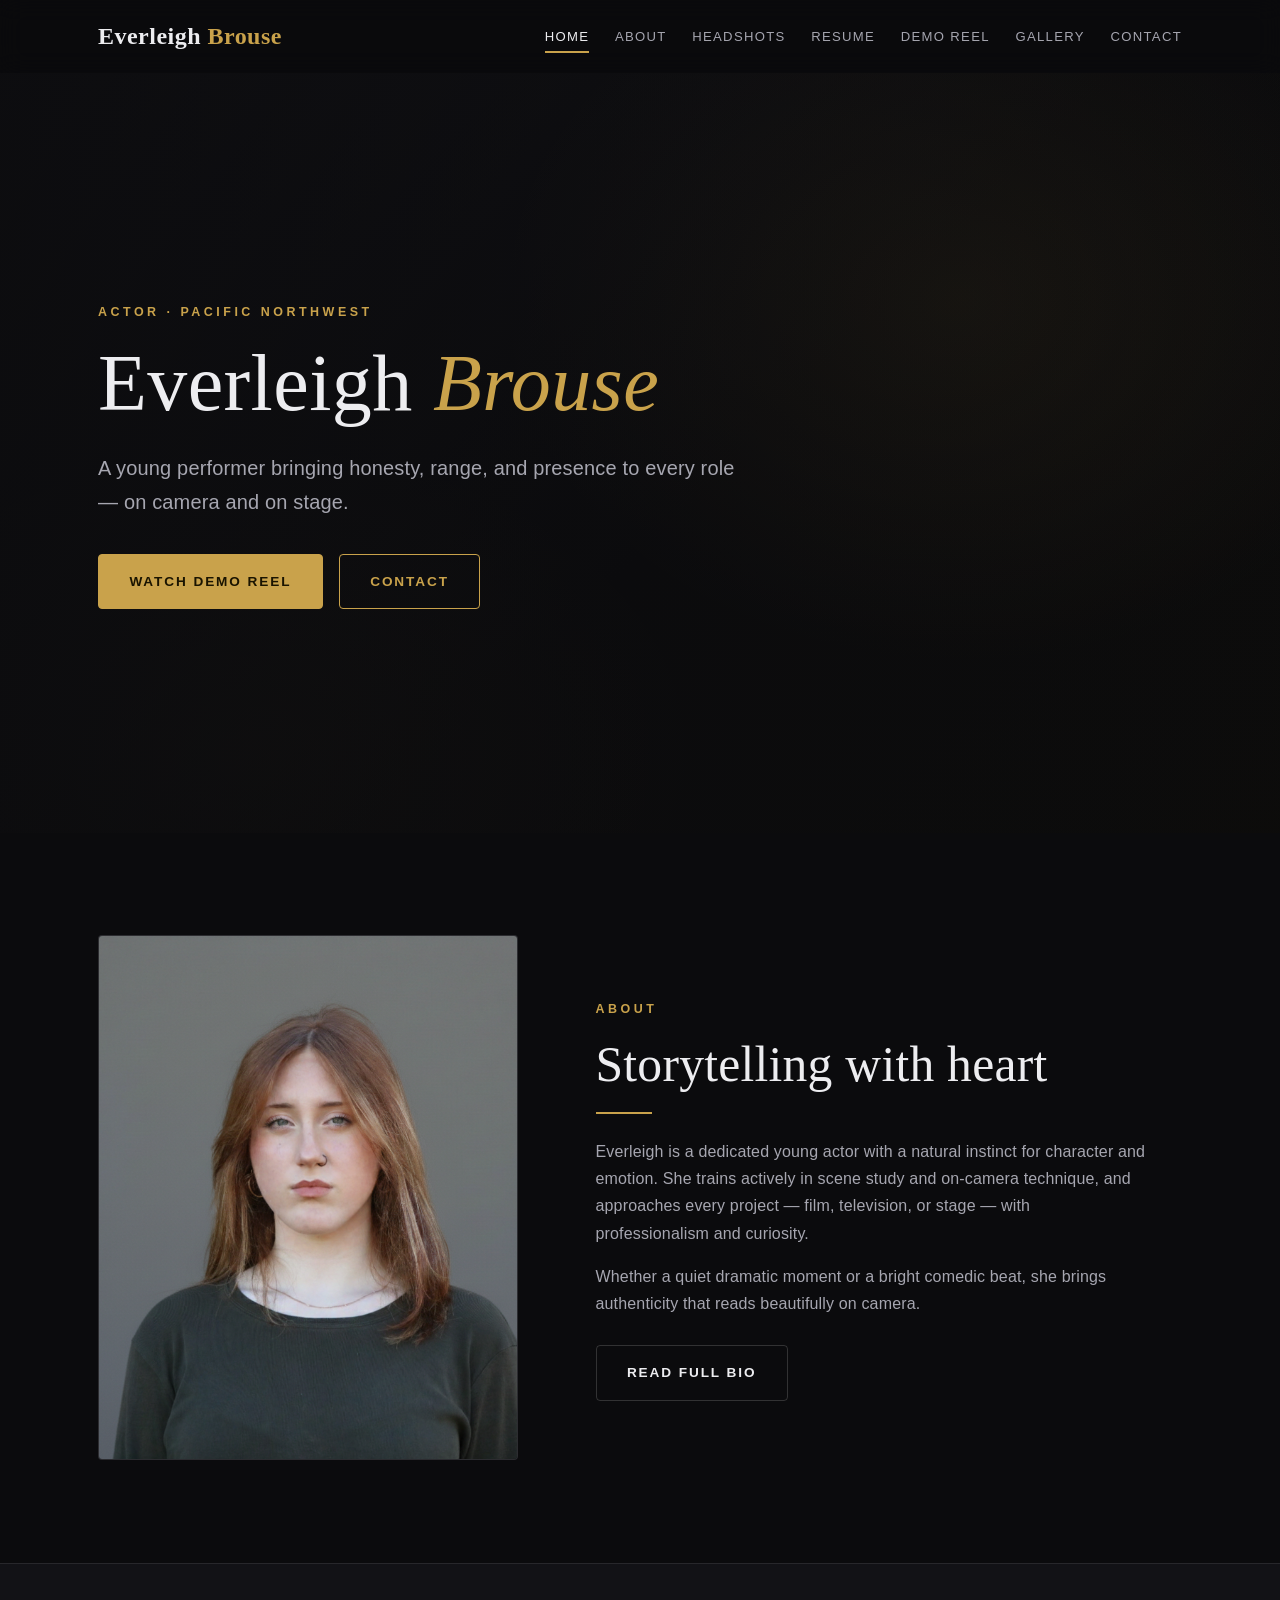
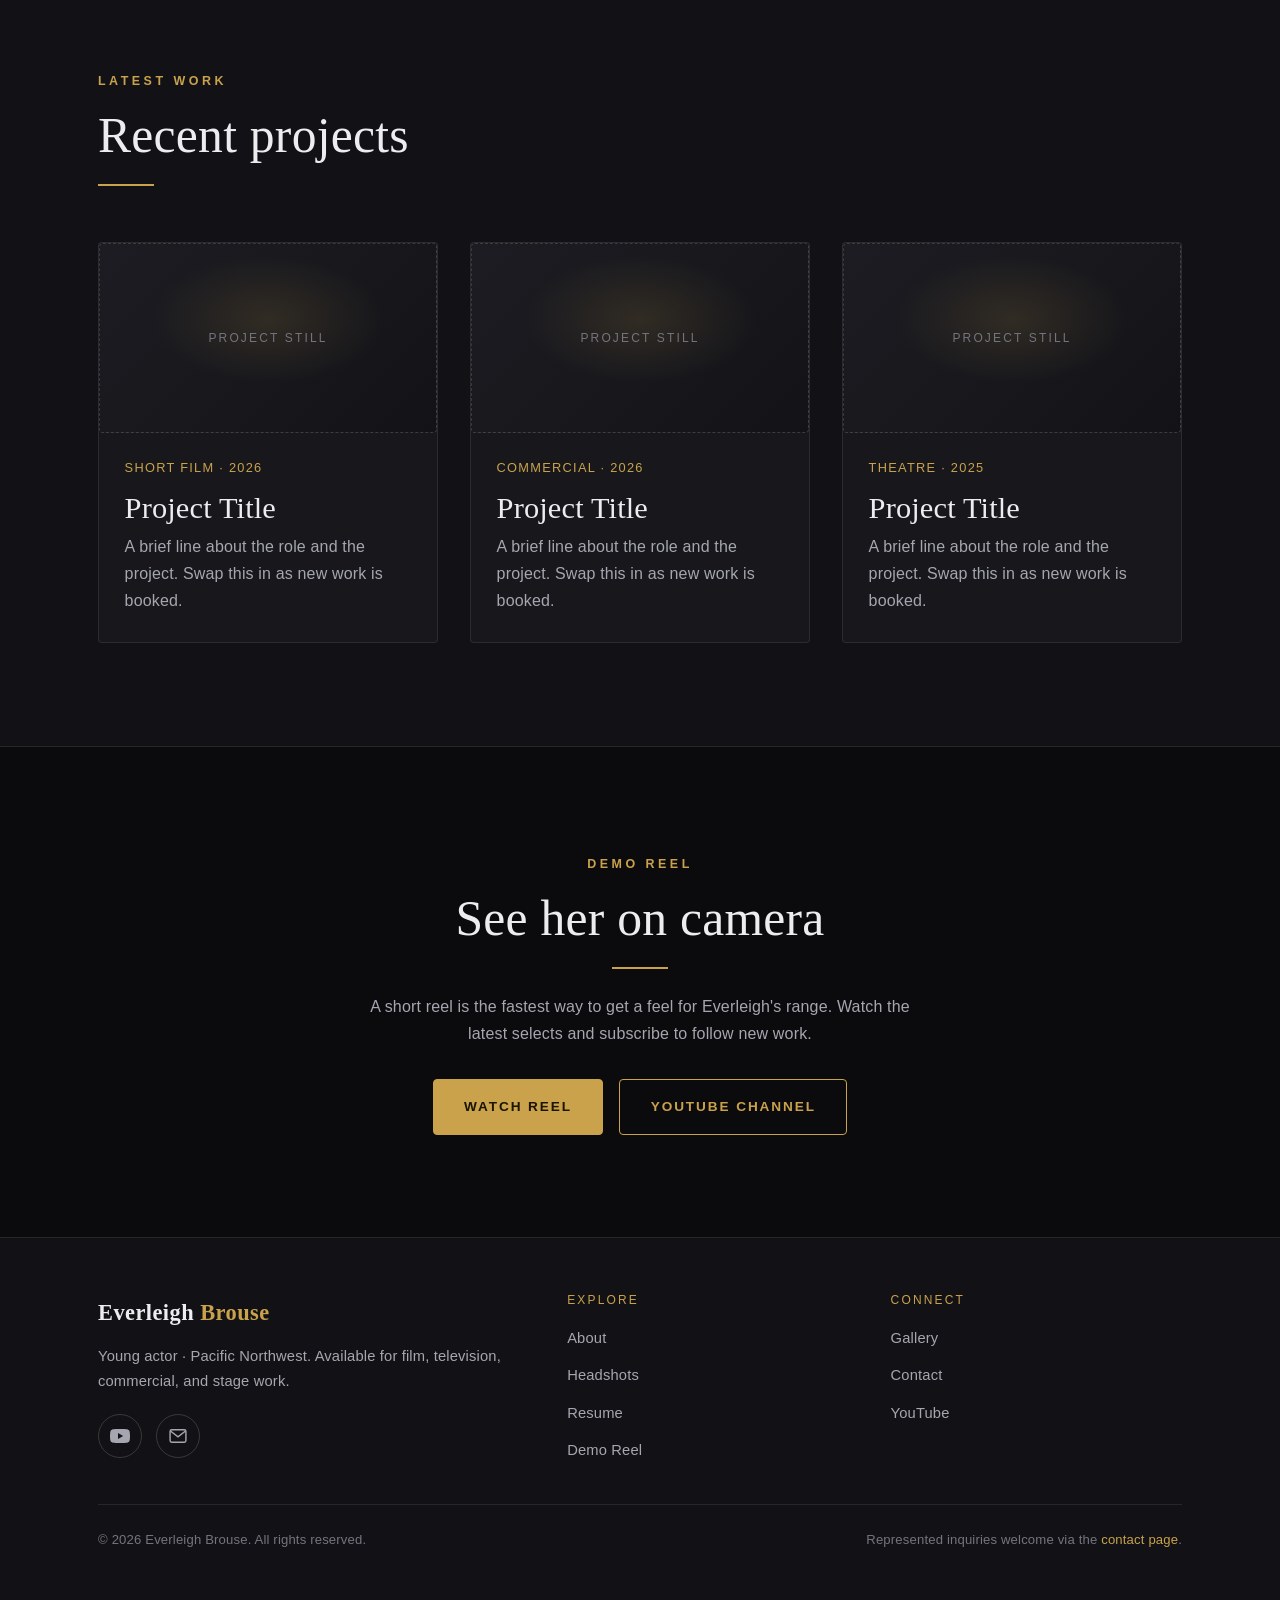
==== commit 89a2ec22: "Add files via upload" ====
--- a/index.html
+++ b/index.html
@@ -95,7 +95,7 @@
       <div class="container">
         <div class="about-strip reveal">
           <div class="about-strip__media">
-            <img class="frame frame--portrait" src="/headshot-main.jpg" alt="Headshot of actor Everleigh Brouse" width="1200" height="1500" loading="eager" decoding="async">
+            <img class="frame frame--portrait" src="/headshot-main.png" alt="Headshot of actor Everleigh Brouse" width="1200" height="1500" loading="eager" decoding="async">
           </div>
           <div class="about-strip__body">
             <p class="eyebrow">About</p>
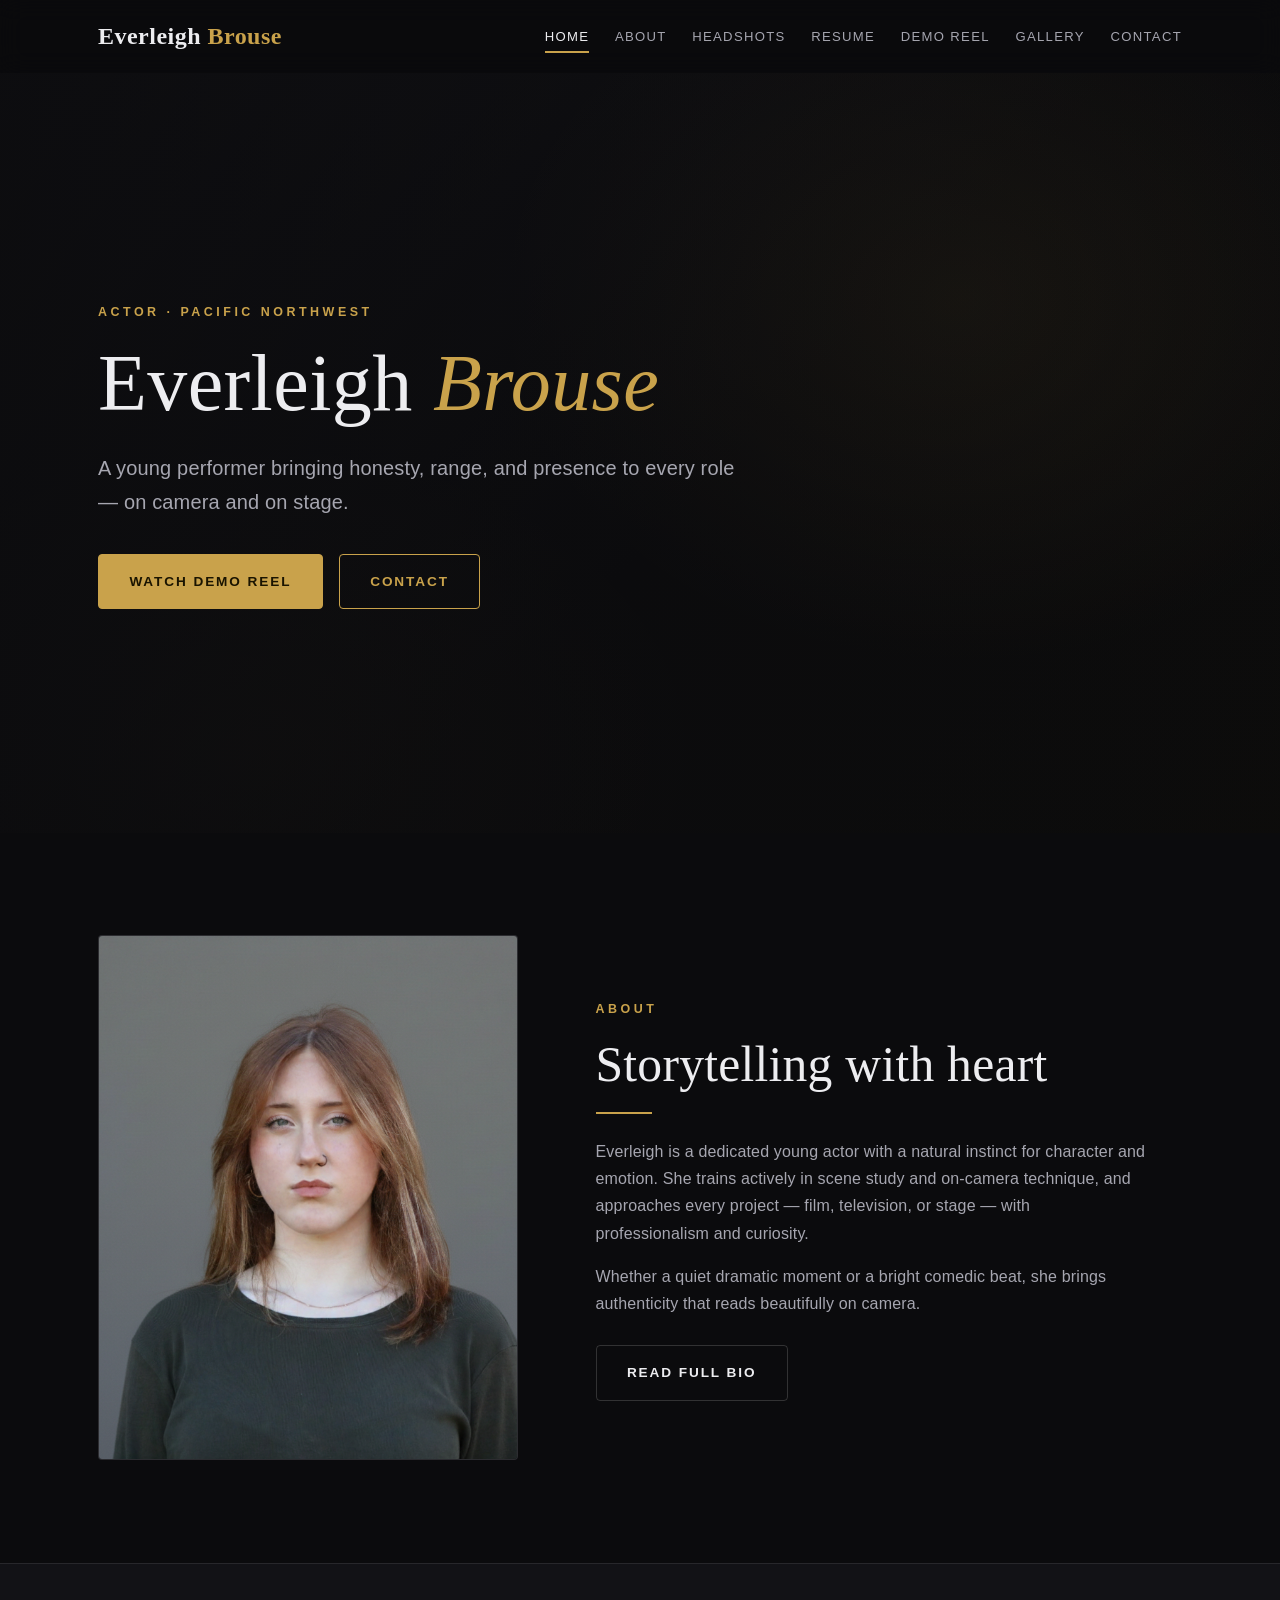
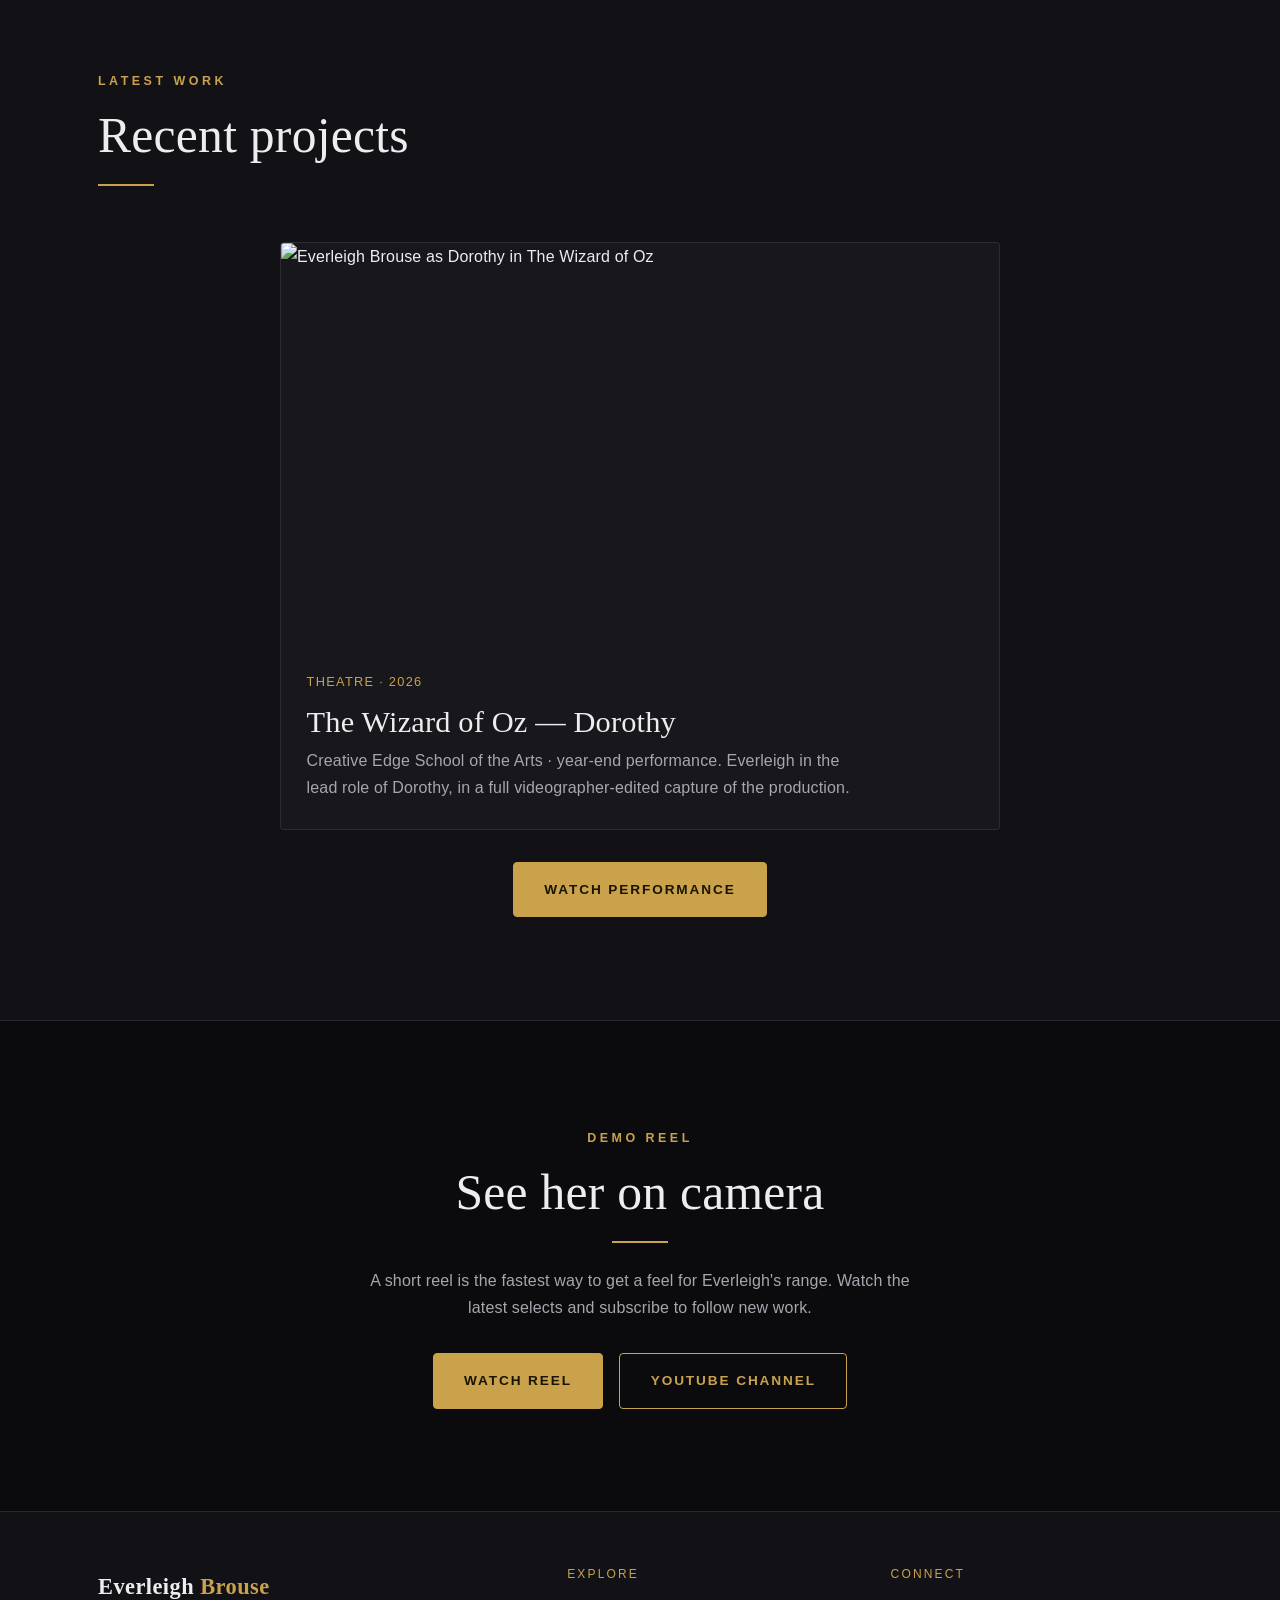
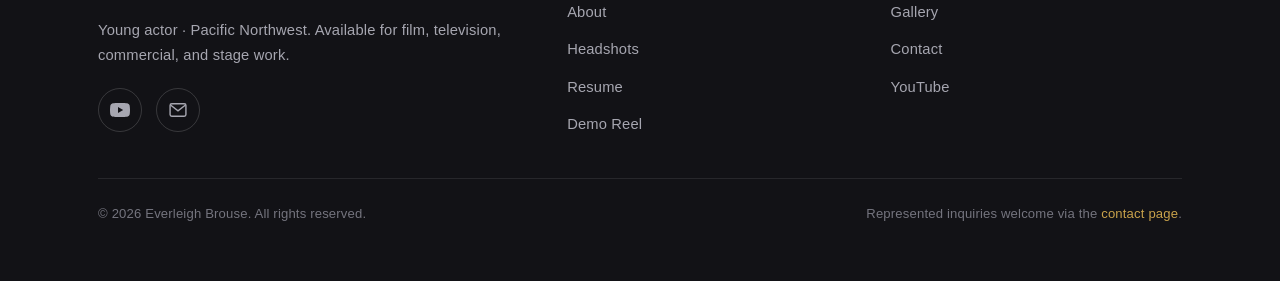
==== commit 1e5e6ee0: "Add files via upload" ====
--- a/index.html
+++ b/index.html
@@ -120,33 +120,18 @@
           <hr class="divider">
         </div>
 
-        <div class="grid work-grid">
-          <article class="card reveal">
-            <div class="ph ph--wide" role="img" aria-label="Project still (coming soon)"><span>Project Still</span></div>
+        <div class="reveal" style="max-width:720px;margin-inline:auto;">
+          <a class="card" href="https://www.youtube.com/watch?v=kQFiANh6xI0" target="_blank" rel="noopener" style="display:block;" aria-label="Watch Everleigh as Dorothy in The Wizard of Oz on YouTube">
+            <img class="frame" style="aspect-ratio:16/9; border:0; border-radius:0;" src="https://img.youtube.com/vi/kQFiANh6xI0/maxresdefault.jpg" alt="Everleigh Brouse as Dorothy in The Wizard of Oz" loading="lazy" decoding="async">
             <div class="card__body">
-              <p class="card__meta">Short Film · 2026</p>
-              <h3>Project Title</h3>
-              <p>A brief line about the role and the project. Swap this in as new work is booked.</p>
+              <p class="card__meta">Theatre · 2026</p>
+              <h3>The Wizard of Oz — Dorothy</h3>
+              <p>Creative Edge School of the Arts · year-end performance. Everleigh in the lead role of Dorothy, in a full videographer-edited capture of the production.</p>
             </div>
-          </article>
-
-          <article class="card reveal">
-            <div class="ph ph--wide" role="img" aria-label="Project still (coming soon)"><span>Project Still</span></div>
-            <div class="card__body">
-              <p class="card__meta">Commercial · 2026</p>
-              <h3>Project Title</h3>
-              <p>A brief line about the role and the project. Swap this in as new work is booked.</p>
-            </div>
-          </article>
-
-          <article class="card reveal">
-            <div class="ph ph--wide" role="img" aria-label="Project still (coming soon)"><span>Project Still</span></div>
-            <div class="card__body">
-              <p class="card__meta">Theatre · 2025</p>
-              <h3>Project Title</h3>
-              <p>A brief line about the role and the project. Swap this in as new work is booked.</p>
-            </div>
-          </article>
+          </a>
+        </div>
+        <div class="btn-row reveal" style="justify-content:center; margin-top:2rem;">
+          <a class="btn btn--solid" href="/reel.html">Watch Performance</a>
         </div>
       </div>
     </section>
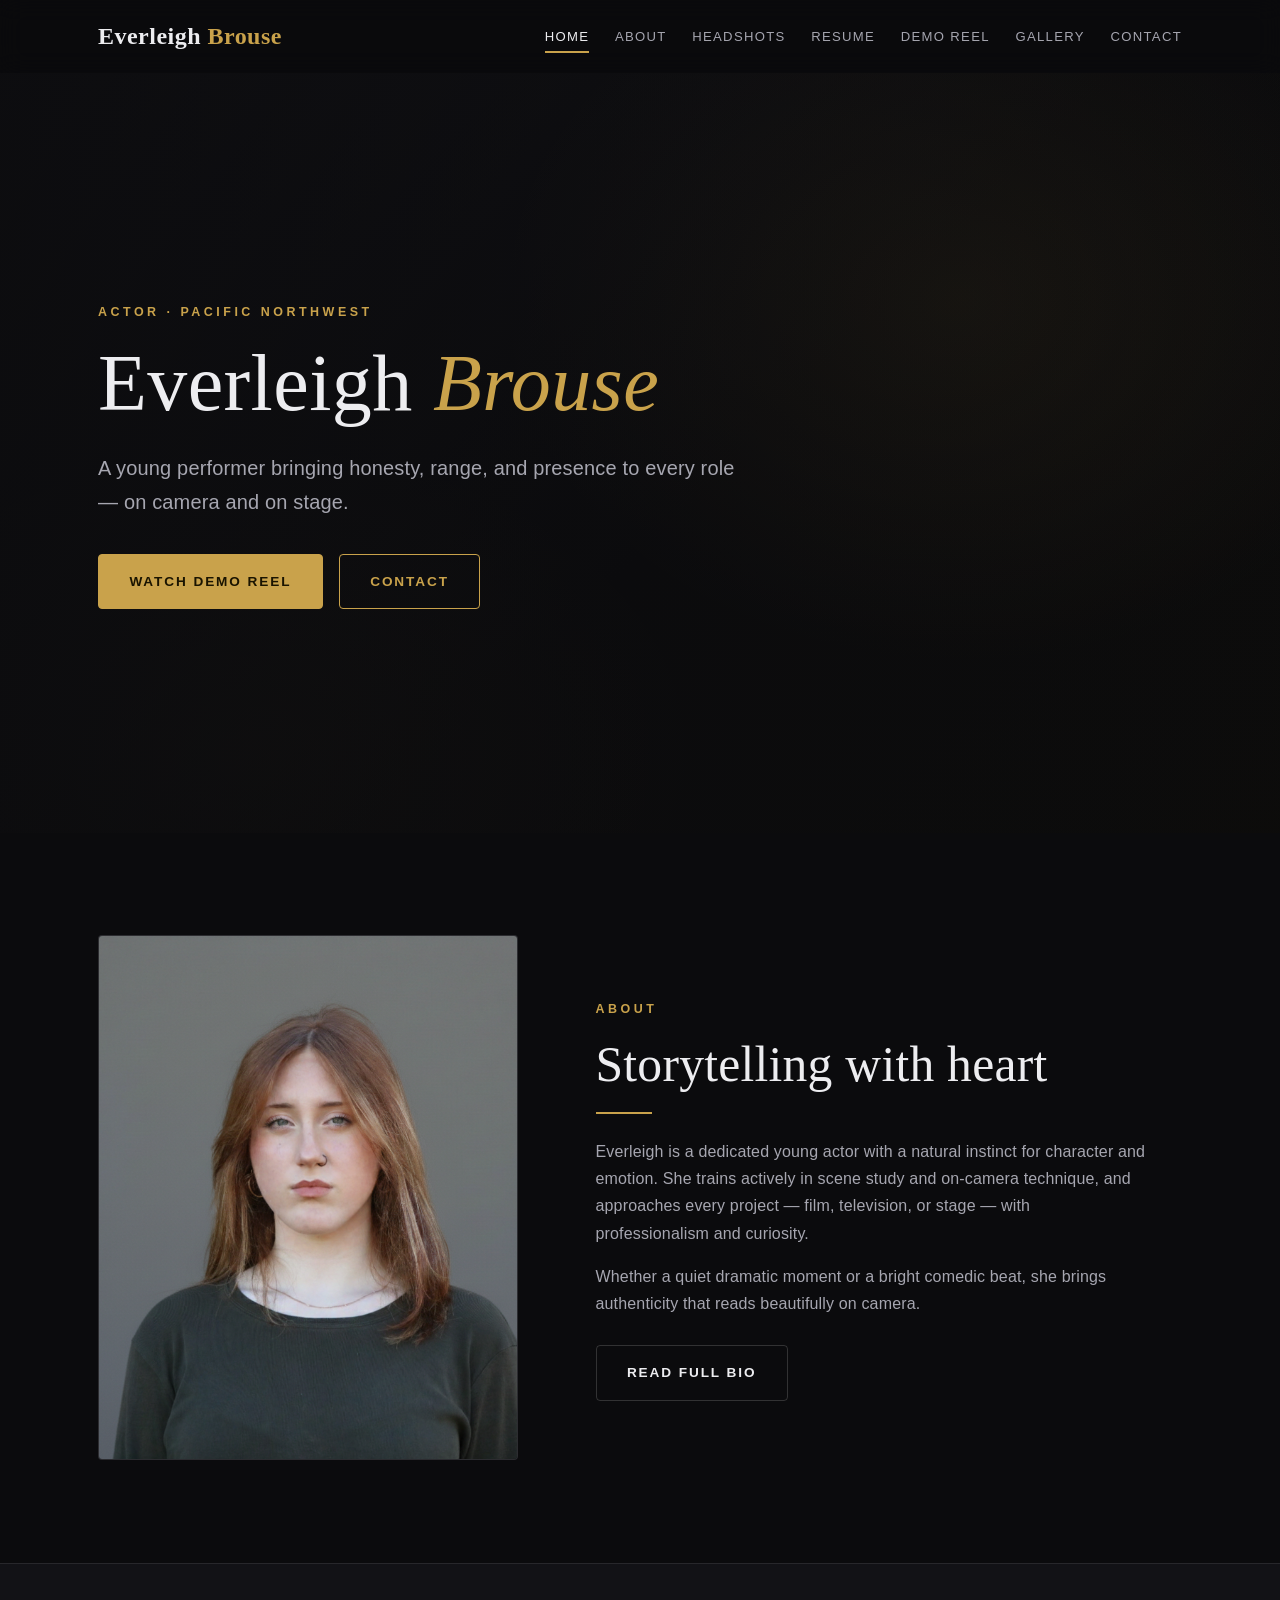
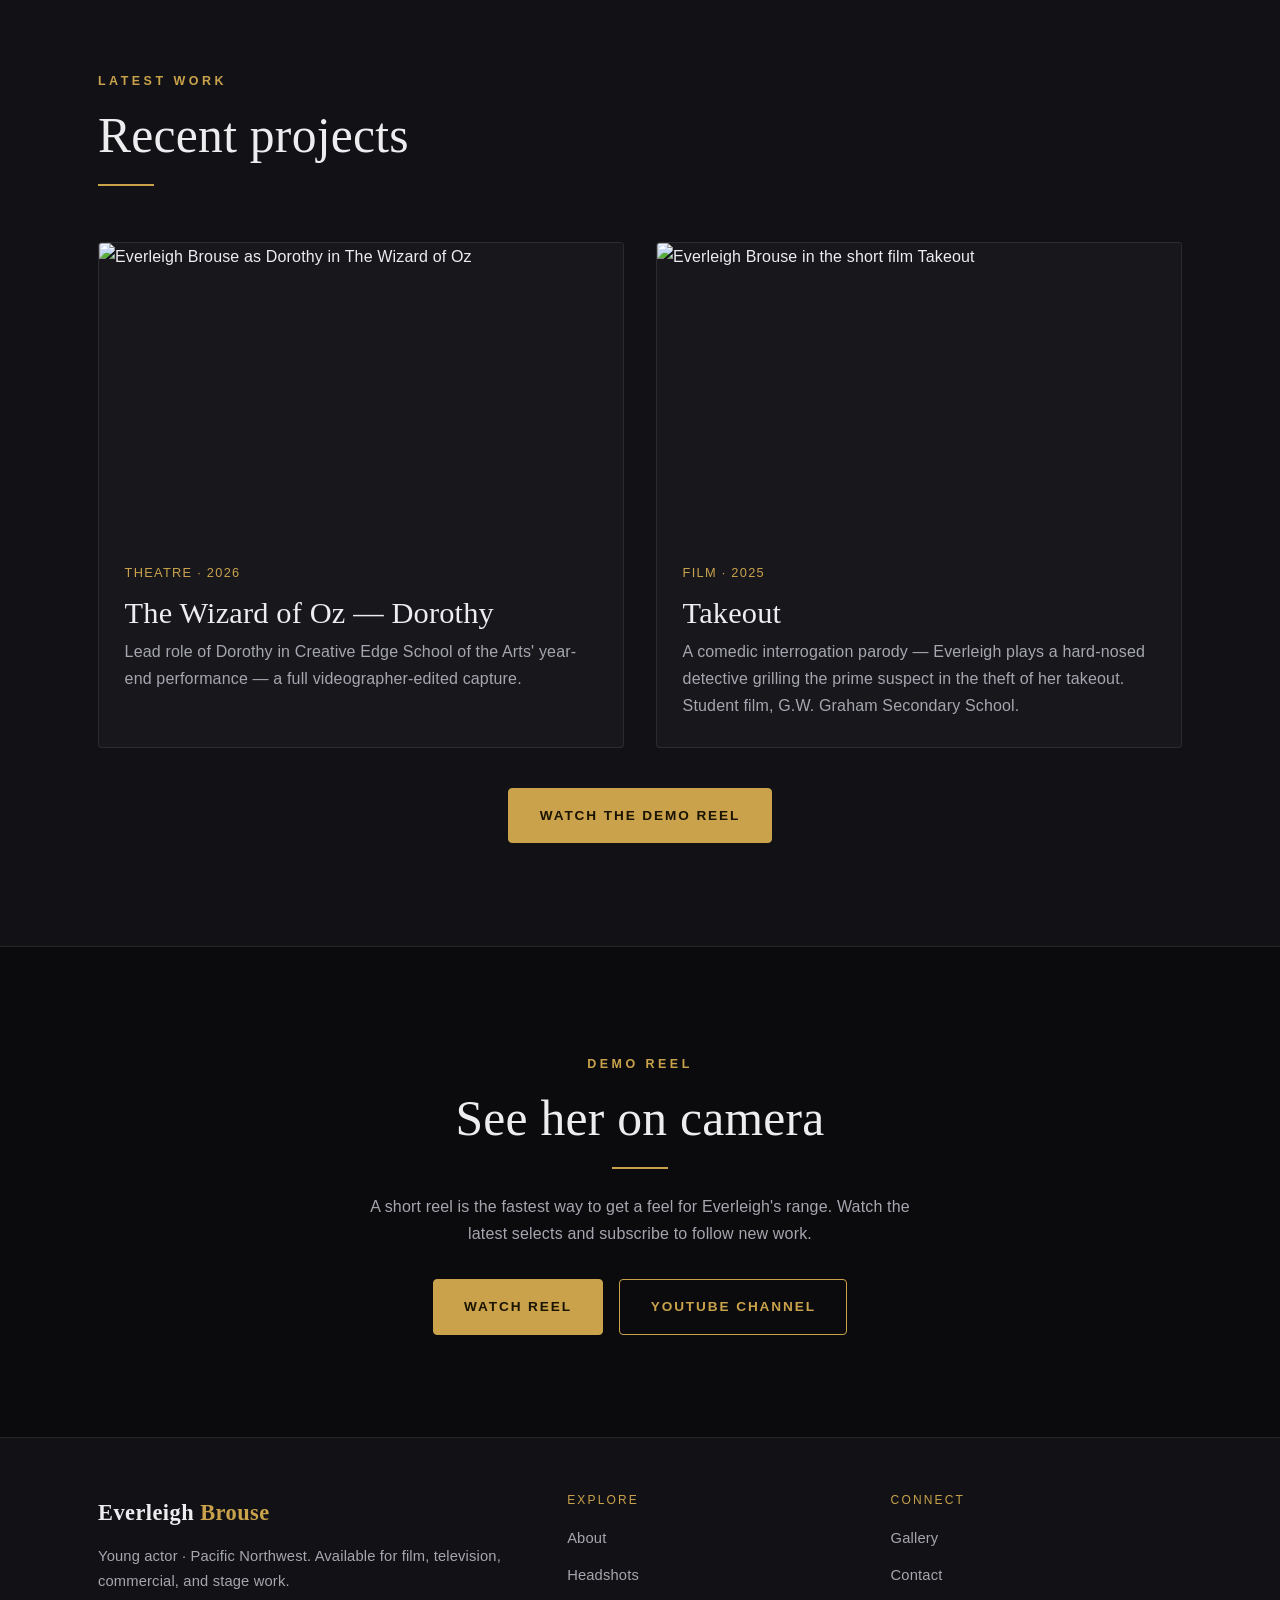
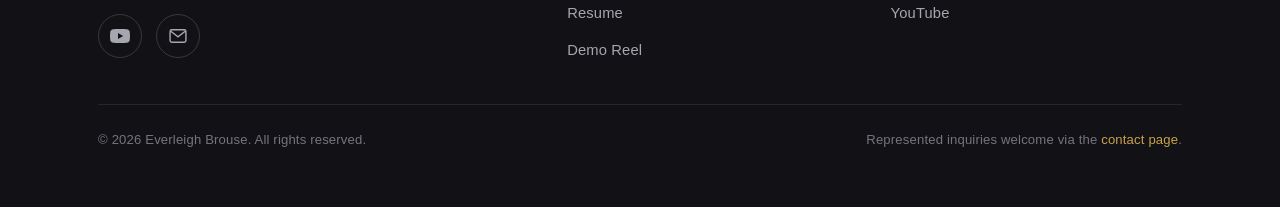
==== commit e36f95de: "Add files via upload" ====
--- a/index.html
+++ b/index.html
@@ -120,18 +120,27 @@
           <hr class="divider">
         </div>
 
-        <div class="reveal" style="max-width:720px;margin-inline:auto;">
-          <a class="card" href="https://www.youtube.com/watch?v=kQFiANh6xI0" target="_blank" rel="noopener" style="display:block;" aria-label="Watch Everleigh as Dorothy in The Wizard of Oz on YouTube">
+        <div class="grid grid--2">
+          <a class="card reveal" href="https://www.youtube.com/watch?v=kQFiANh6xI0" target="_blank" rel="noopener" style="display:block;" aria-label="Watch Everleigh as Dorothy in The Wizard of Oz on YouTube">
             <img class="frame" style="aspect-ratio:16/9; border:0; border-radius:0;" src="https://img.youtube.com/vi/kQFiANh6xI0/maxresdefault.jpg" alt="Everleigh Brouse as Dorothy in The Wizard of Oz" loading="lazy" decoding="async">
             <div class="card__body">
               <p class="card__meta">Theatre · 2026</p>
               <h3>The Wizard of Oz — Dorothy</h3>
-              <p>Creative Edge School of the Arts · year-end performance. Everleigh in the lead role of Dorothy, in a full videographer-edited capture of the production.</p>
+              <p>Lead role of Dorothy in Creative Edge School of the Arts' year-end performance — a full videographer-edited capture.</p>
             </div>
           </a>
-        </div>
-        <div class="btn-row reveal" style="justify-content:center; margin-top:2rem;">
-          <a class="btn btn--solid" href="/reel.html">Watch Performance</a>
+
+          <a class="card reveal" href="https://www.youtube.com/watch?v=nVIaZuJmJTk" target="_blank" rel="noopener" style="display:block;" aria-label="Watch Everleigh in the short film Takeout on YouTube">
+            <img class="frame" style="aspect-ratio:16/9; border:0; border-radius:0;" src="https://img.youtube.com/vi/nVIaZuJmJTk/maxresdefault.jpg" alt="Everleigh Brouse in the short film Takeout" loading="lazy" decoding="async">
+            <div class="card__body">
+              <p class="card__meta">Film · 2025</p>
+              <h3>Takeout</h3>
+              <p>A comedic interrogation parody — Everleigh plays a hard-nosed detective grilling the prime suspect in the theft of her takeout. Student film, G.W. Graham Secondary School.</p>
+            </div>
+          </a>
+        </div>
+        <div class="btn-row reveal" style="justify-content:center; margin-top:2.5rem;">
+          <a class="btn btn--solid" href="/reel.html">Watch the Demo Reel</a>
         </div>
       </div>
     </section>
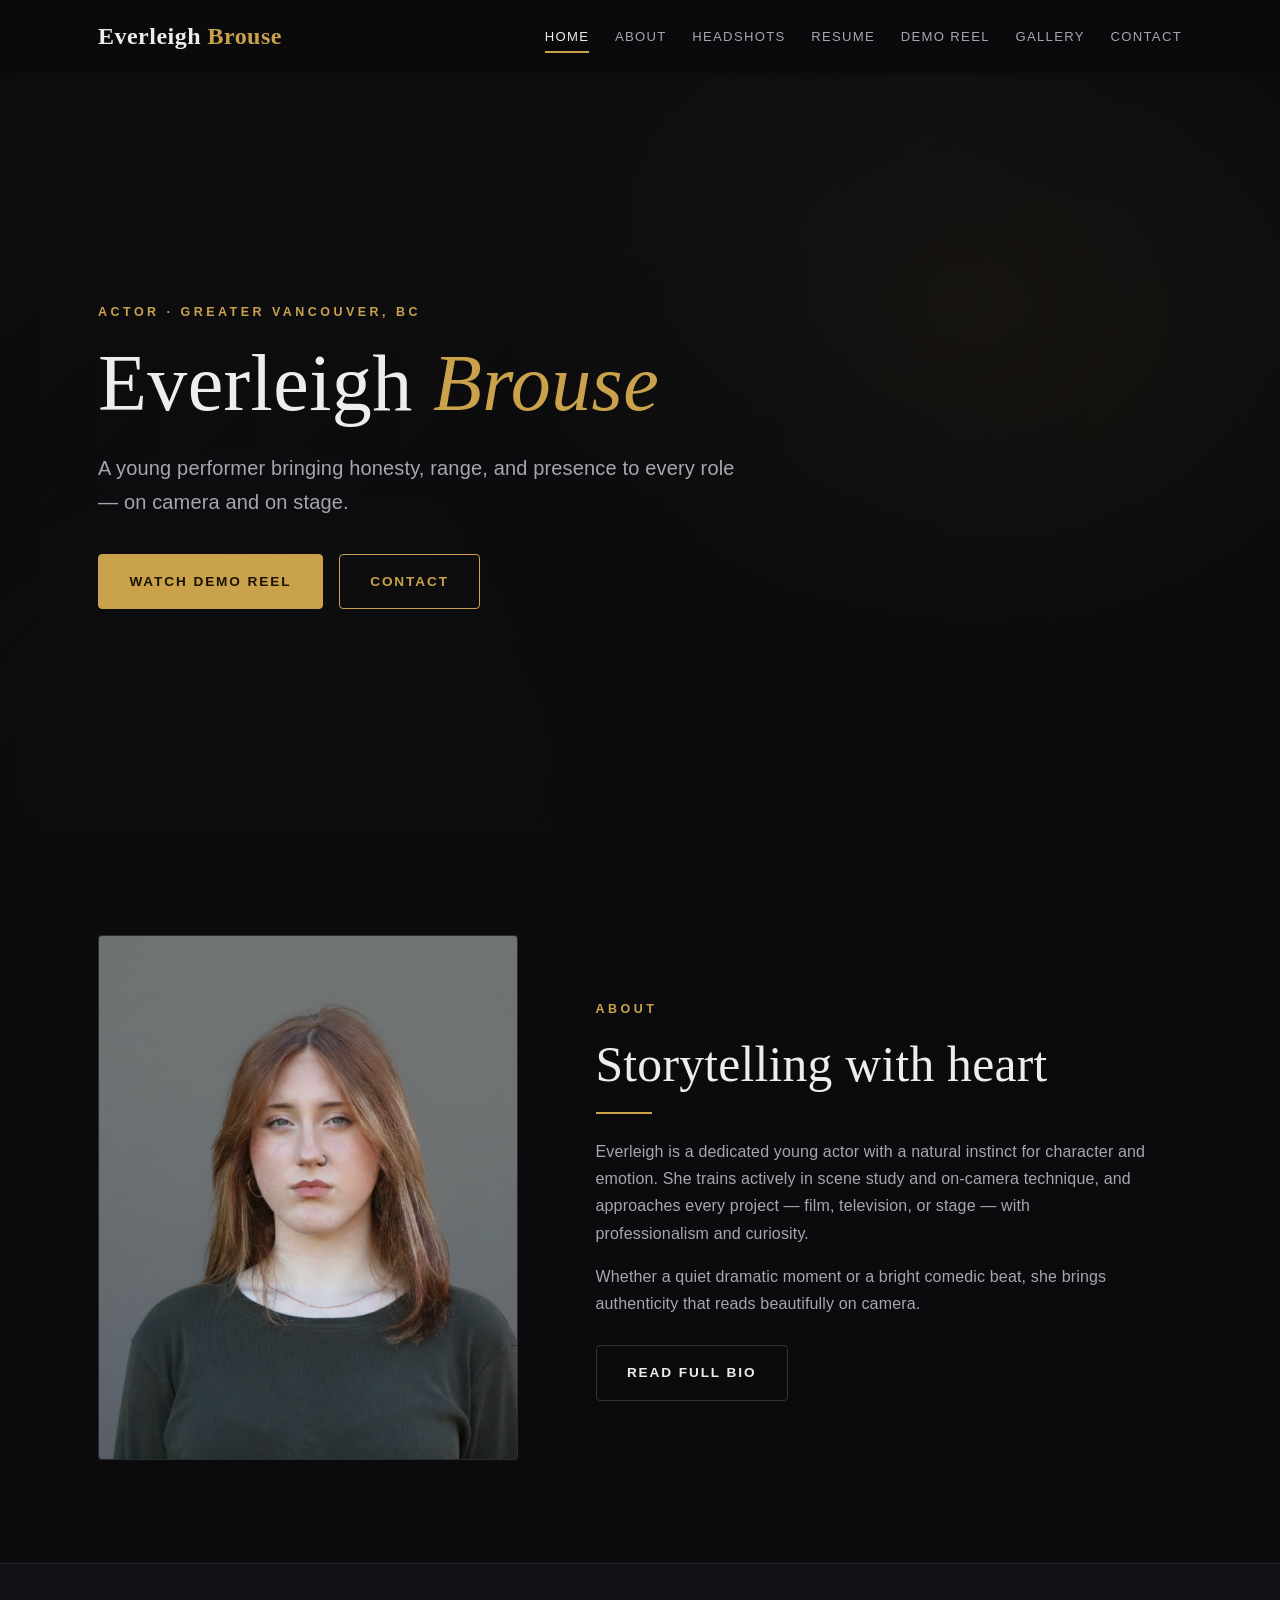
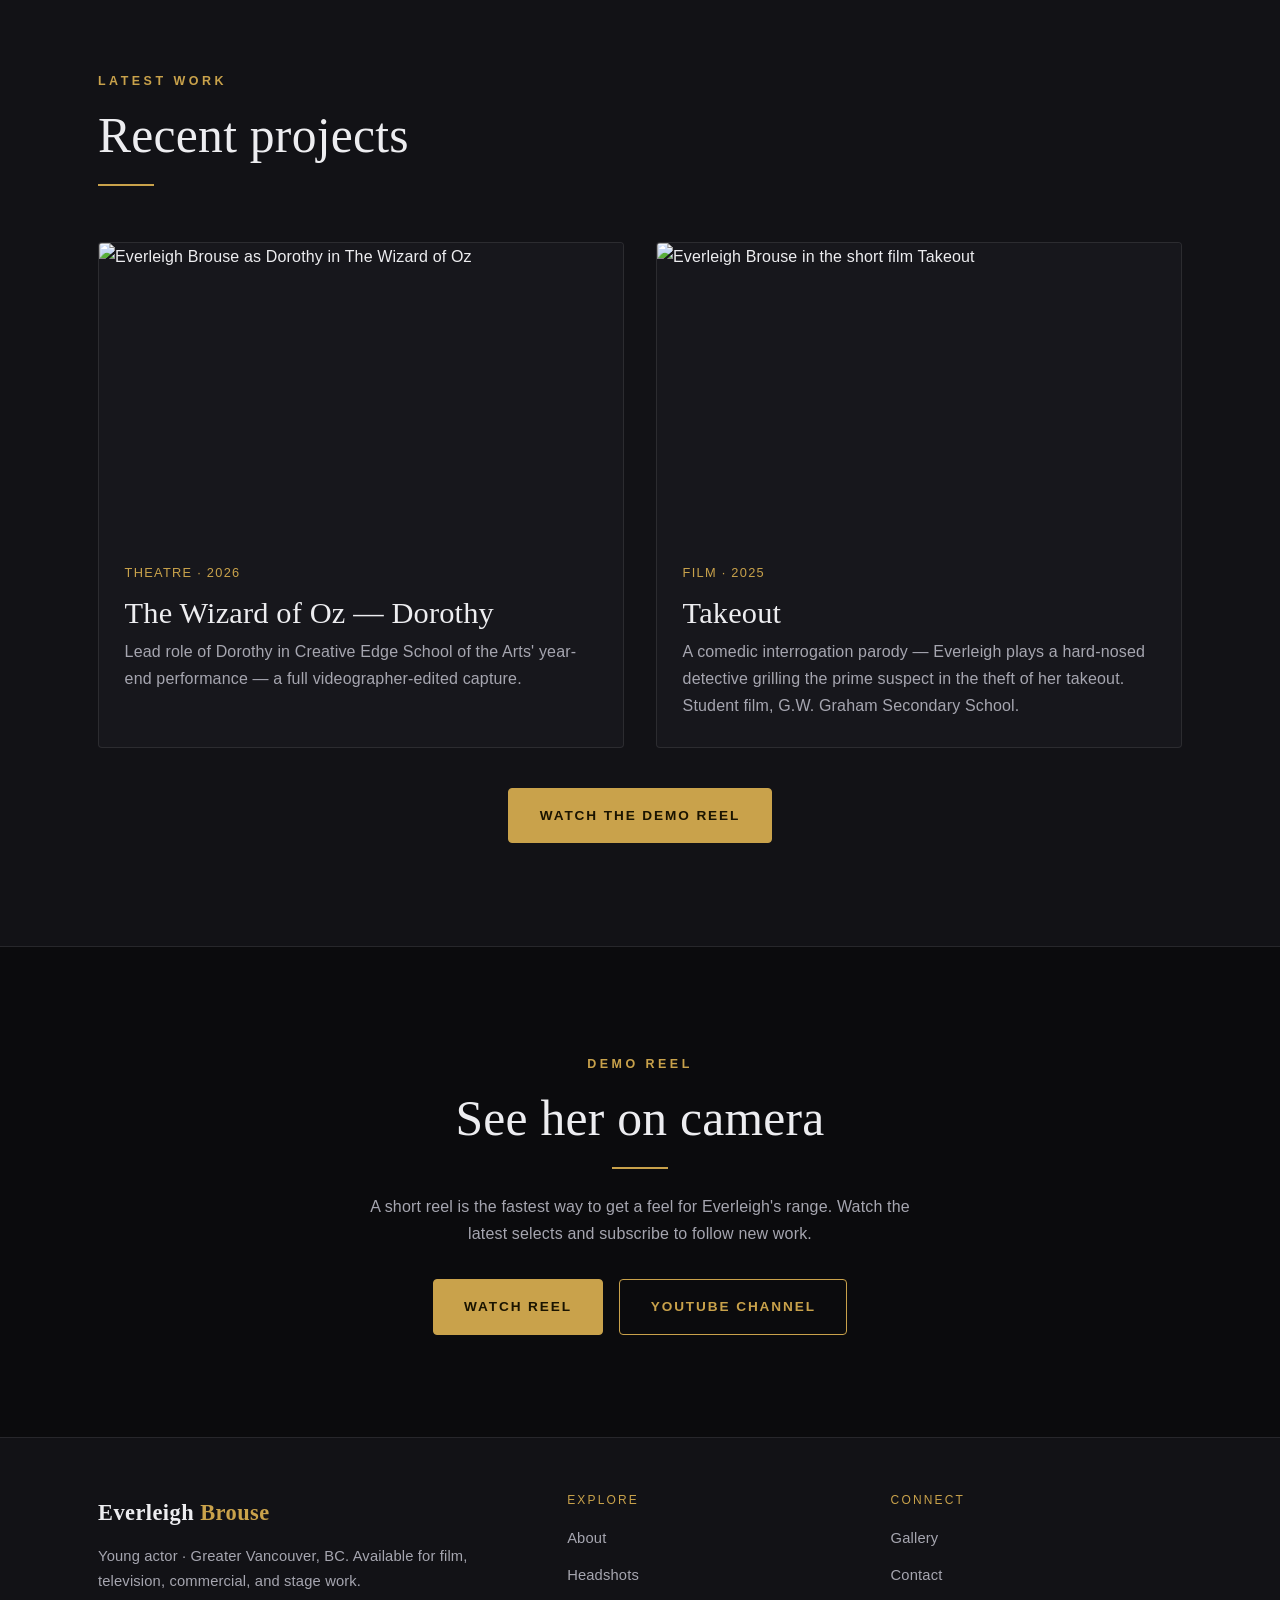
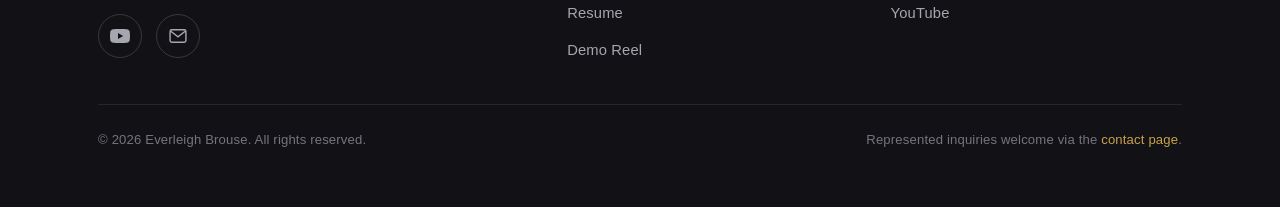
==== commit 099368a6: "Add files via upload" ====
--- a/index.html
+++ b/index.html
@@ -5,7 +5,7 @@
   <meta name="viewport" content="width=device-width, initial-scale=1.0">
   <script>document.documentElement.className += " js";</script>
   <title>Everleigh Brouse — Actor</title>
-  <meta name="description" content="Everleigh Brouse is a young actor based in the Pacific Northwest. Explore headshots, resume, demo reel, and latest work — a portfolio built for casting directors.">
+  <meta name="description" content="Everleigh Brouse is a young actor based in Greater Vancouver, BC. Explore headshots, resume, demo reel, and latest work — a portfolio built for casting directors.">
   <meta name="author" content="Everleigh Brouse">
   <link rel="canonical" href="https://everleighbrouse.com/">
 
@@ -15,7 +15,7 @@
   <meta property="og:title" content="Everleigh Brouse — Actor">
   <meta property="og:description" content="Headshots, resume, demo reel and latest work. A professional acting portfolio.">
   <meta property="og:url" content="https://everleighbrouse.com/">
-  <meta property="og:image" content="https://everleighbrouse.com/og-image.jpg">
+  <meta property="og:image" content="https://everleighbrouse.com/headshot-main.png">
   <meta name="twitter:card" content="summary_large_image">
 
   <!-- Icons / manifest -->
@@ -79,7 +79,7 @@
       <div class="hero__overlay"></div>
       <div class="container">
         <div class="hero__inner">
-          <p class="eyebrow">Actor · Pacific Northwest</p>
+          <p class="eyebrow">Actor · Greater Vancouver, BC</p>
           <h1>Everleigh <em>Brouse</em></h1>
           <p class="lead">A young performer bringing honesty, range, and presence to every role — on camera and on stage.</p>
           <div class="btn-row">
@@ -169,7 +169,7 @@
       <div class="footer-inner">
         <div class="footer-brand">
           <a class="brand" href="/">Everleigh <span>Brouse</span></a>
-          <p>Young actor · Pacific Northwest. Available for film, television, commercial, and stage work.</p>
+          <p>Young actor · Greater Vancouver, BC. Available for film, television, commercial, and stage work.</p>
           <div class="socials" style="margin-top:1.25rem;" aria-label="Social links">
             <a href="https://www.youtube.com/@EverleighBrouseActing" target="_blank" rel="noopener" aria-label="YouTube">
               <svg viewBox="0 0 24 24" fill="currentColor" aria-hidden="true"><path d="M23.5 6.2a3 3 0 0 0-2.1-2.1C19.5 3.5 12 3.5 12 3.5s-7.5 0-9.4.6A3 3 0 0 0 .5 6.2 31 31 0 0 0 0 12a31 31 0 0 0 .5 5.8 3 3 0 0 0 2.1 2.1c1.9.6 9.4.6 9.4.6s7.5 0 9.4-.6a3 3 0 0 0 2.1-2.1A31 31 0 0 0 24 12a31 31 0 0 0-.5-5.8ZM9.6 15.6V8.4l6.2 3.6-6.2 3.6Z"/></svg>
--- a/styles.css
+++ b/styles.css
@@ -386,8 +386,24 @@
 .resume-table { width: 100%; border-collapse: collapse; }
 .resume-table tr { border-bottom: 1px solid var(--border); }
 .resume-table td { padding: 0.85rem 0; vertical-align: top; color: var(--text-muted); }
-.resume-table td:first-child { color: var(--text); font-weight: 500; width: 40%; padding-right: 1rem; }
-.resume-table td:last-child { text-align: right; color: var(--text-faint); font-size: 0.9rem; white-space: nowrap; }
+.resume-table td:first-child { color: var(--text); font-weight: 500; width: 32%; padding-right: 1rem; }
+.resume-table td:nth-child(2) { width: 34%; padding-right: 1rem; }
+.resume-table td:last-child { text-align: right; color: var(--text-faint); font-size: 0.85rem; }
+
+/* Stats row */
+.stat-row { display: flex; flex-wrap: wrap; gap: 1.75rem; margin-bottom: 2.75rem; color: var(--text-muted); font-size: 0.98rem; }
+.stat-row strong {
+  color: var(--gold); font-weight: 600; font-size: 0.72rem; letter-spacing: 0.16em;
+  text-transform: uppercase; margin-right: 0.5rem;
+}
+
+/* Resume tables stack on small screens */
+@media (max-width: 640px) {
+  .resume-table td { display: block; width: auto; padding: 0; }
+  .resume-table tr { padding: 0.85rem 0; }
+  .resume-table td:nth-child(2) { color: var(--gold); font-size: 0.9rem; margin-top: 0.15rem; }
+  .resume-table td:last-child { text-align: left; margin-top: 0.2rem; }
+}
 .skills-list { display: flex; flex-wrap: wrap; gap: 0.6rem; }
 .skills-list li {
   border: 1px solid var(--border-strong);
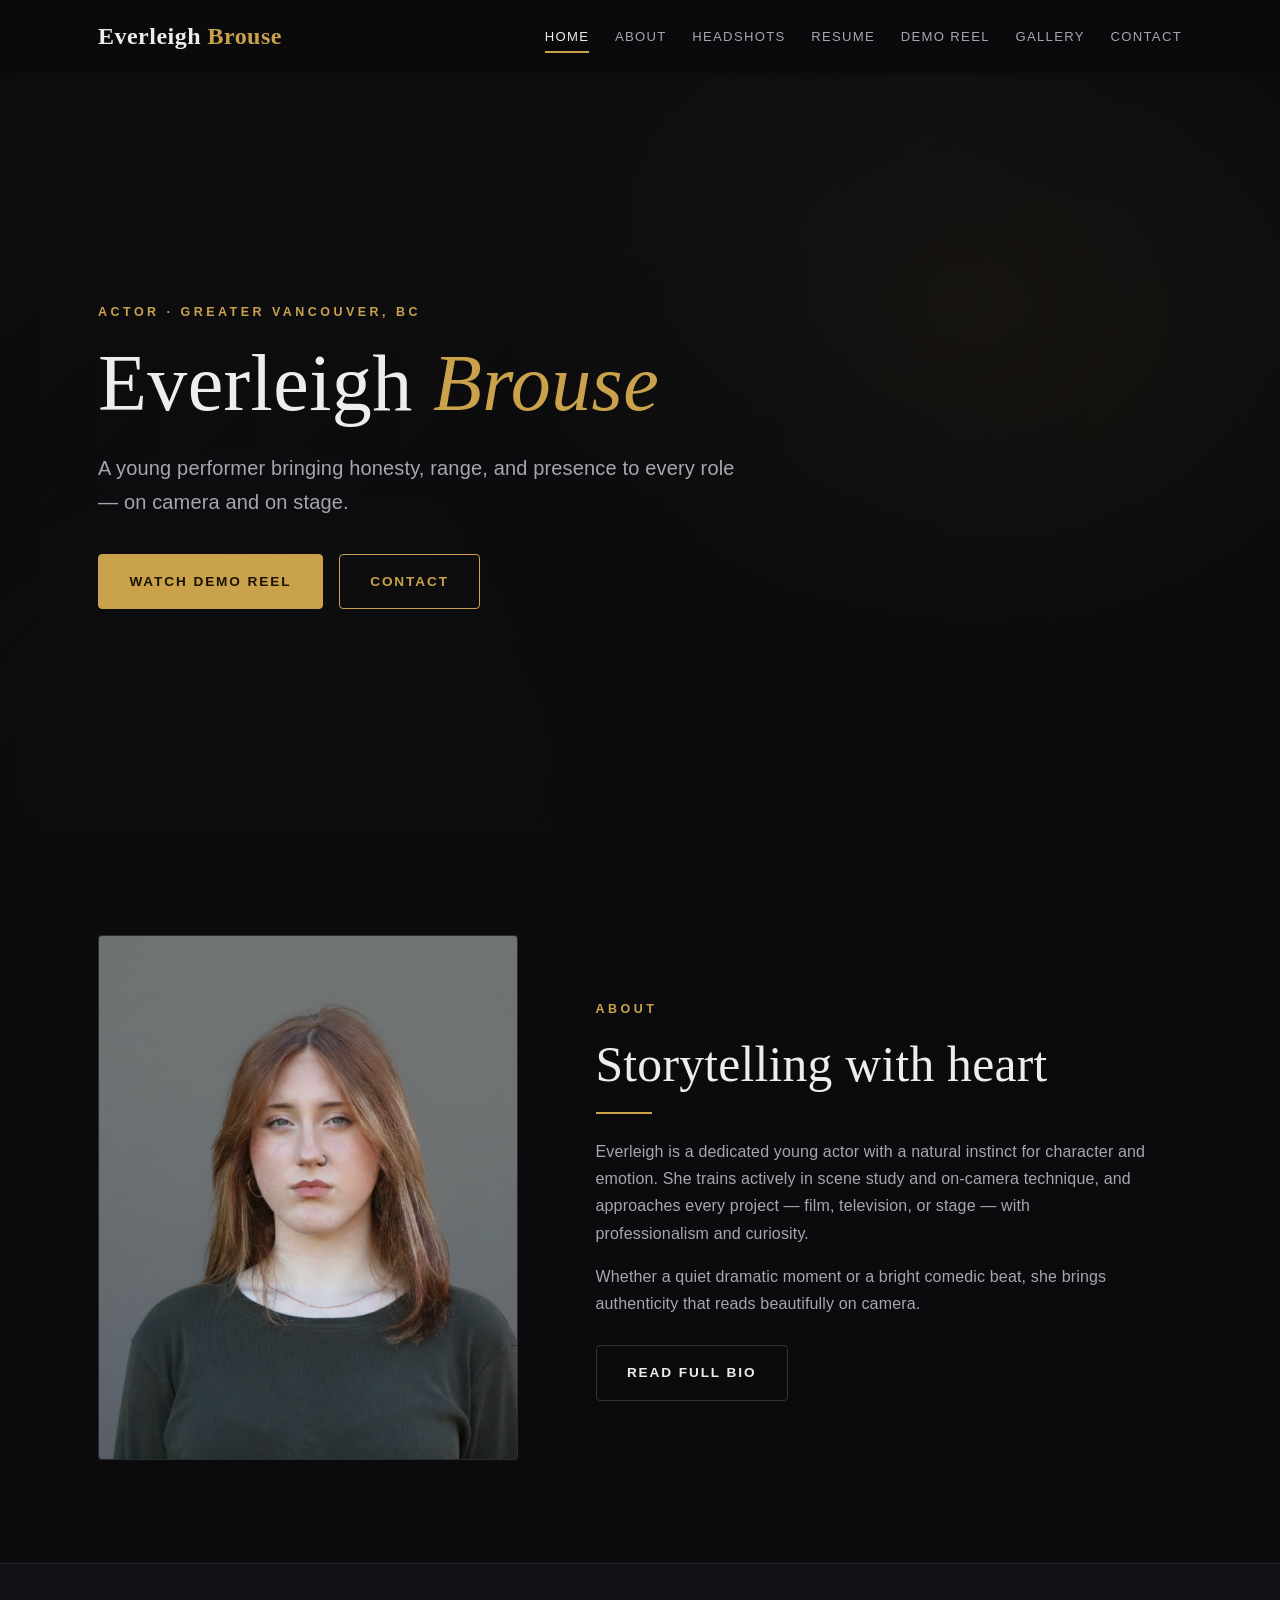
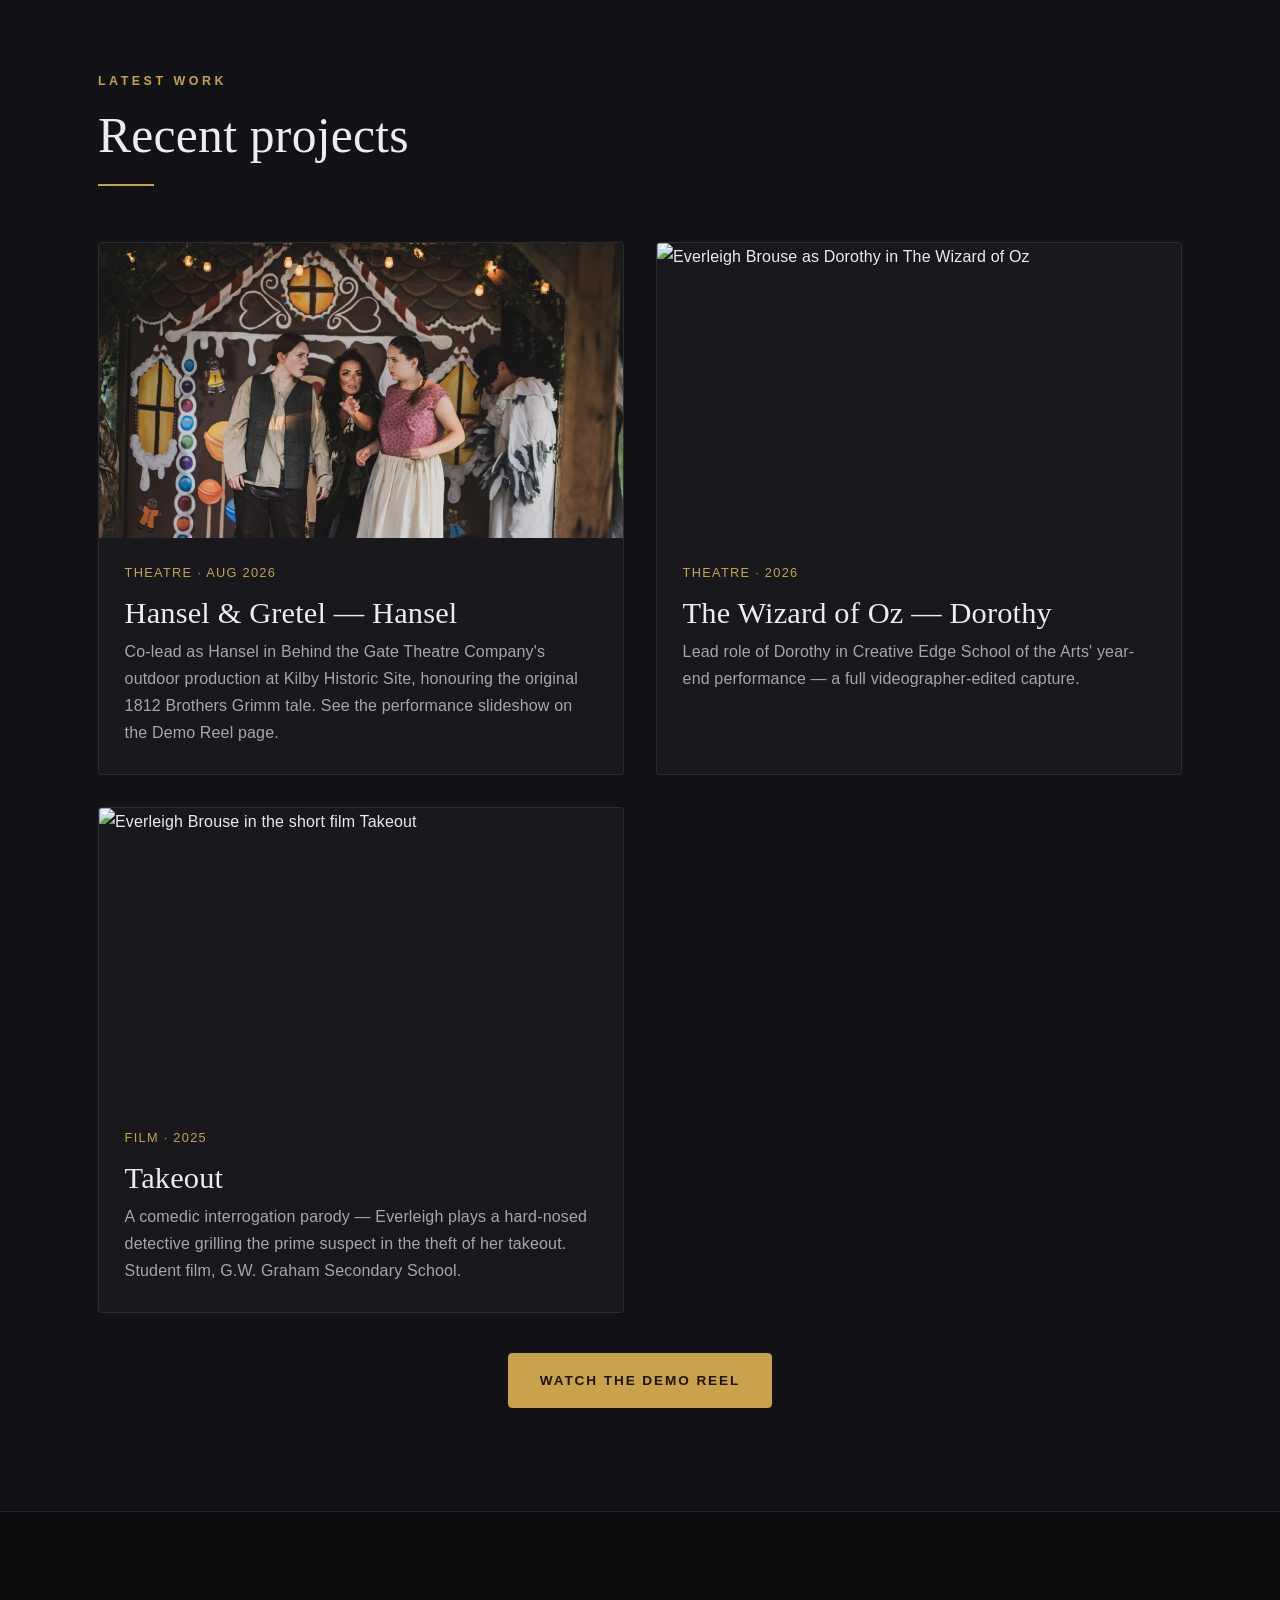
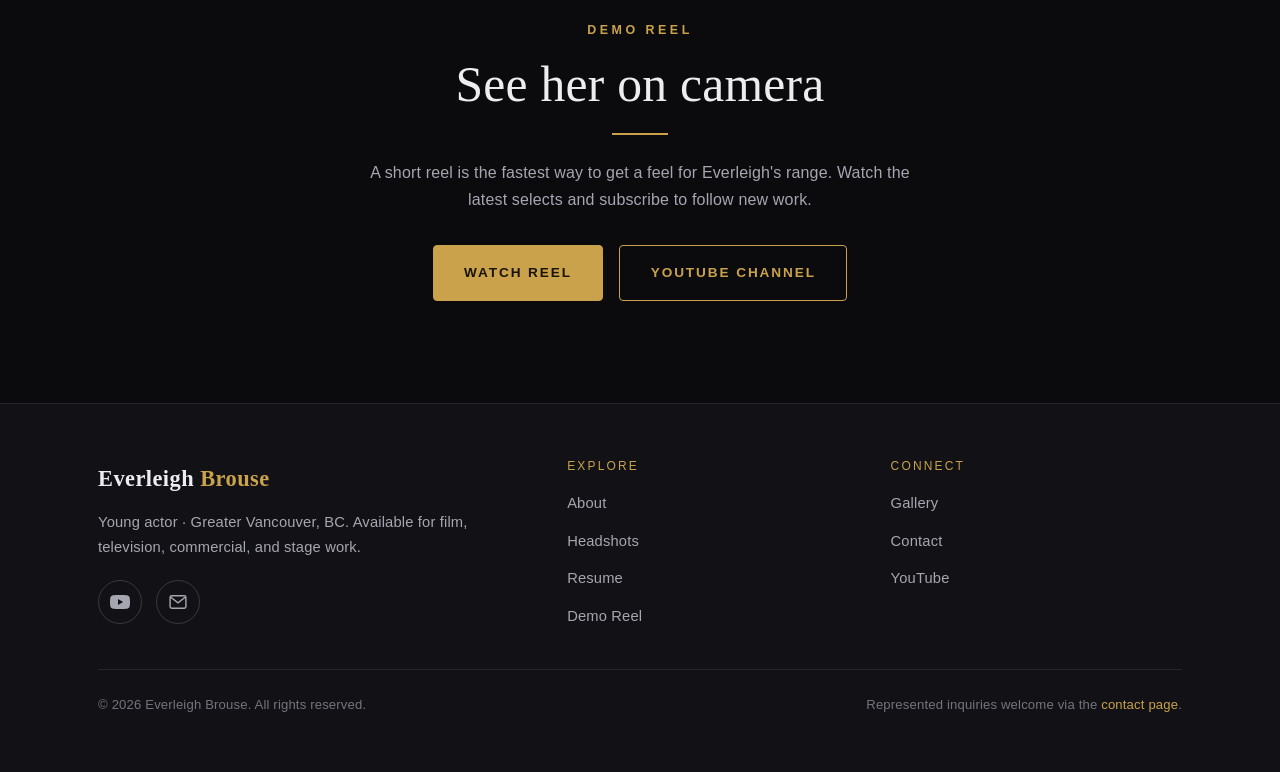
==== commit 1c4b8eaa: "Add files via upload" ====
--- a/index.html
+++ b/index.html
@@ -29,7 +29,7 @@
   <link rel="preconnect" href="https://fonts.gstatic.com" crossorigin>
   <link href="https://fonts.googleapis.com/css2?family=Cormorant+Garamond:ital,wght@0,400;0,500;0,600;1,500&family=Inter:wght@400;500;600&display=swap" rel="stylesheet">
 
-  <link rel="stylesheet" href="/styles.css">
+  <link rel="stylesheet" href="/styles.css?v=20260824">
 
   <!-- Structured data: helps search engines & casting databases understand who this is -->
   <script type="application/ld+json">
@@ -121,6 +121,15 @@
         </div>
 
         <div class="grid grid--2">
+          <a class="card reveal" href="/reel.html#hansel-gretel" style="display:block;" aria-label="See Everleigh as Hansel in Hansel & Gretel on the Demo Reel page">
+            <img class="frame" style="aspect-ratio:16/9; border:0; border-radius:0;" src="/hg-10.jpg" alt="Everleigh Brouse as Hansel in Hansel & Gretel at Kilby Historic Site" loading="lazy" decoding="async">
+            <div class="card__body">
+              <p class="card__meta">Theatre · Aug 2026</p>
+              <h3>Hansel &amp; Gretel — Hansel</h3>
+              <p>Co-lead as Hansel in Behind the Gate Theatre Company's outdoor production at Kilby Historic Site, honouring the original 1812 Brothers Grimm tale. See the performance slideshow on the Demo Reel page.</p>
+            </div>
+          </a>
+
           <a class="card reveal" href="https://www.youtube.com/watch?v=kQFiANh6xI0" target="_blank" rel="noopener" style="display:block;" aria-label="Watch Everleigh as Dorothy in The Wizard of Oz on YouTube">
             <img class="frame" style="aspect-ratio:16/9; border:0; border-radius:0;" src="https://img.youtube.com/vi/kQFiANh6xI0/maxresdefault.jpg" alt="Everleigh Brouse as Dorothy in The Wizard of Oz" loading="lazy" decoding="async">
             <div class="card__body">
@@ -208,6 +217,6 @@
     </div>
   </footer>
 
-  <script src="/main.js" defer></script>
+  <script src="/main.js?v=20260824" defer></script>
 </body>
 </html>
--- a/styles.css
+++ b/styles.css
@@ -369,6 +369,96 @@
   background: #000;
 }
 .video-frame iframe { position: absolute; inset: 0; width: 100%; height: 100%; border: 0; }
+
+/* ---------- Slideshow (Hansel & Gretel photo reel) ---------- */
+.slideshow { position: relative; }
+.slideshow__stage {
+  position: relative;
+  aspect-ratio: 3 / 2;
+  background: #050506;
+  border: 1px solid var(--border);
+  border-radius: var(--radius);
+  overflow: hidden;
+}
+@media (max-width: 640px) { .slideshow__stage { aspect-ratio: 4 / 5; } }
+
+.slide {
+  position: absolute; inset: 0;
+  opacity: 0; visibility: hidden;
+  transition: opacity 0.9s var(--ease), visibility 0s linear 0.9s;
+}
+.slide.is-active { opacity: 1; visibility: visible; z-index: 1; transition: opacity 0.9s var(--ease); }
+
+.slide__bg {
+  position: absolute; inset: 0;
+  background-size: cover;
+  background-position: center;
+  filter: blur(30px) brightness(0.4) saturate(1.15);
+  transform: scale(1.2);
+}
+.slide__img {
+  position: absolute; inset: 0;
+  width: 100%; height: 100%;
+  object-fit: contain;
+  z-index: 1;
+}
+/* Gentle Ken Burns on the active slide (enabled by JS unless reduced motion) */
+.slideshow[data-animate] .slide.is-active .slide__img { animation: kenburns 6.5s var(--ease) both; }
+@keyframes kenburns { from { transform: scale(1.06); } to { transform: scale(1); } }
+
+.slideshow__nav {
+  position: absolute; top: 50%; transform: translateY(-50%); z-index: 3;
+  width: 46px; height: 46px;
+  display: flex; align-items: center; justify-content: center;
+  background: rgba(11,11,13,0.5);
+  border: 1px solid var(--border-strong);
+  border-radius: 50%;
+  color: var(--text);
+  font-size: 1.7rem; line-height: 1; padding-bottom: 3px;
+  cursor: pointer;
+  transition: background 0.3s var(--ease), color 0.3s var(--ease), border-color 0.3s var(--ease);
+  backdrop-filter: blur(4px); -webkit-backdrop-filter: blur(4px);
+}
+.slideshow__nav:hover { background: var(--gold); color: #1a1400; border-color: var(--gold); }
+.slideshow__nav--prev { left: 0.75rem; }
+.slideshow__nav--next { right: 0.75rem; }
+
+.slideshow__ui {
+  display: flex; align-items: center; justify-content: center;
+  flex-wrap: wrap; gap: 0.85rem 1.15rem;
+  margin-top: 1.1rem;
+}
+.slideshow__dots { display: flex; flex-wrap: wrap; justify-content: center; gap: 0.5rem; }
+.slideshow__dots button {
+  width: 9px; height: 9px; padding: 0; border-radius: 50%;
+  background: transparent; border: 1px solid var(--border-strong);
+  cursor: pointer;
+  transition: background 0.3s var(--ease), border-color 0.3s var(--ease), transform 0.3s var(--ease);
+}
+.slideshow__dots button:hover { border-color: var(--gold); }
+.slideshow__dots button[aria-current="true"] { background: var(--gold); border-color: var(--gold); transform: scale(1.2); }
+
+.slideshow__play {
+  display: inline-flex; align-items: center; gap: 0.5rem;
+  background: transparent; border: 1px solid var(--border-strong);
+  color: var(--text-muted); border-radius: 40px;
+  padding: 0.4rem 0.95rem;
+  font-family: var(--font-body); font-size: 0.7rem; font-weight: 600;
+  letter-spacing: 0.16em; text-transform: uppercase; cursor: pointer;
+  transition: color 0.3s var(--ease), border-color 0.3s var(--ease);
+}
+.slideshow__play:hover { color: var(--gold); border-color: var(--gold); }
+/* Play triangle by default; pause bars when running */
+.slideshow__play-icon {
+  flex: none; width: 0; height: 0;
+  border-style: solid; border-width: 5px 0 5px 9px;
+  border-color: transparent transparent transparent currentColor;
+}
+.slideshow__play.is-playing .slideshow__play-icon {
+  width: 9px; height: 10px;
+  border-width: 0 3px; border-color: currentColor;
+}
+.slideshow__count { font-size: 0.76rem; letter-spacing: 0.12em; color: var(--text-faint); }
 
 /* ---------- Resume ---------- */
 .resume-section + .resume-section { margin-top: clamp(2.25rem, 5vw, 3.25rem); }
